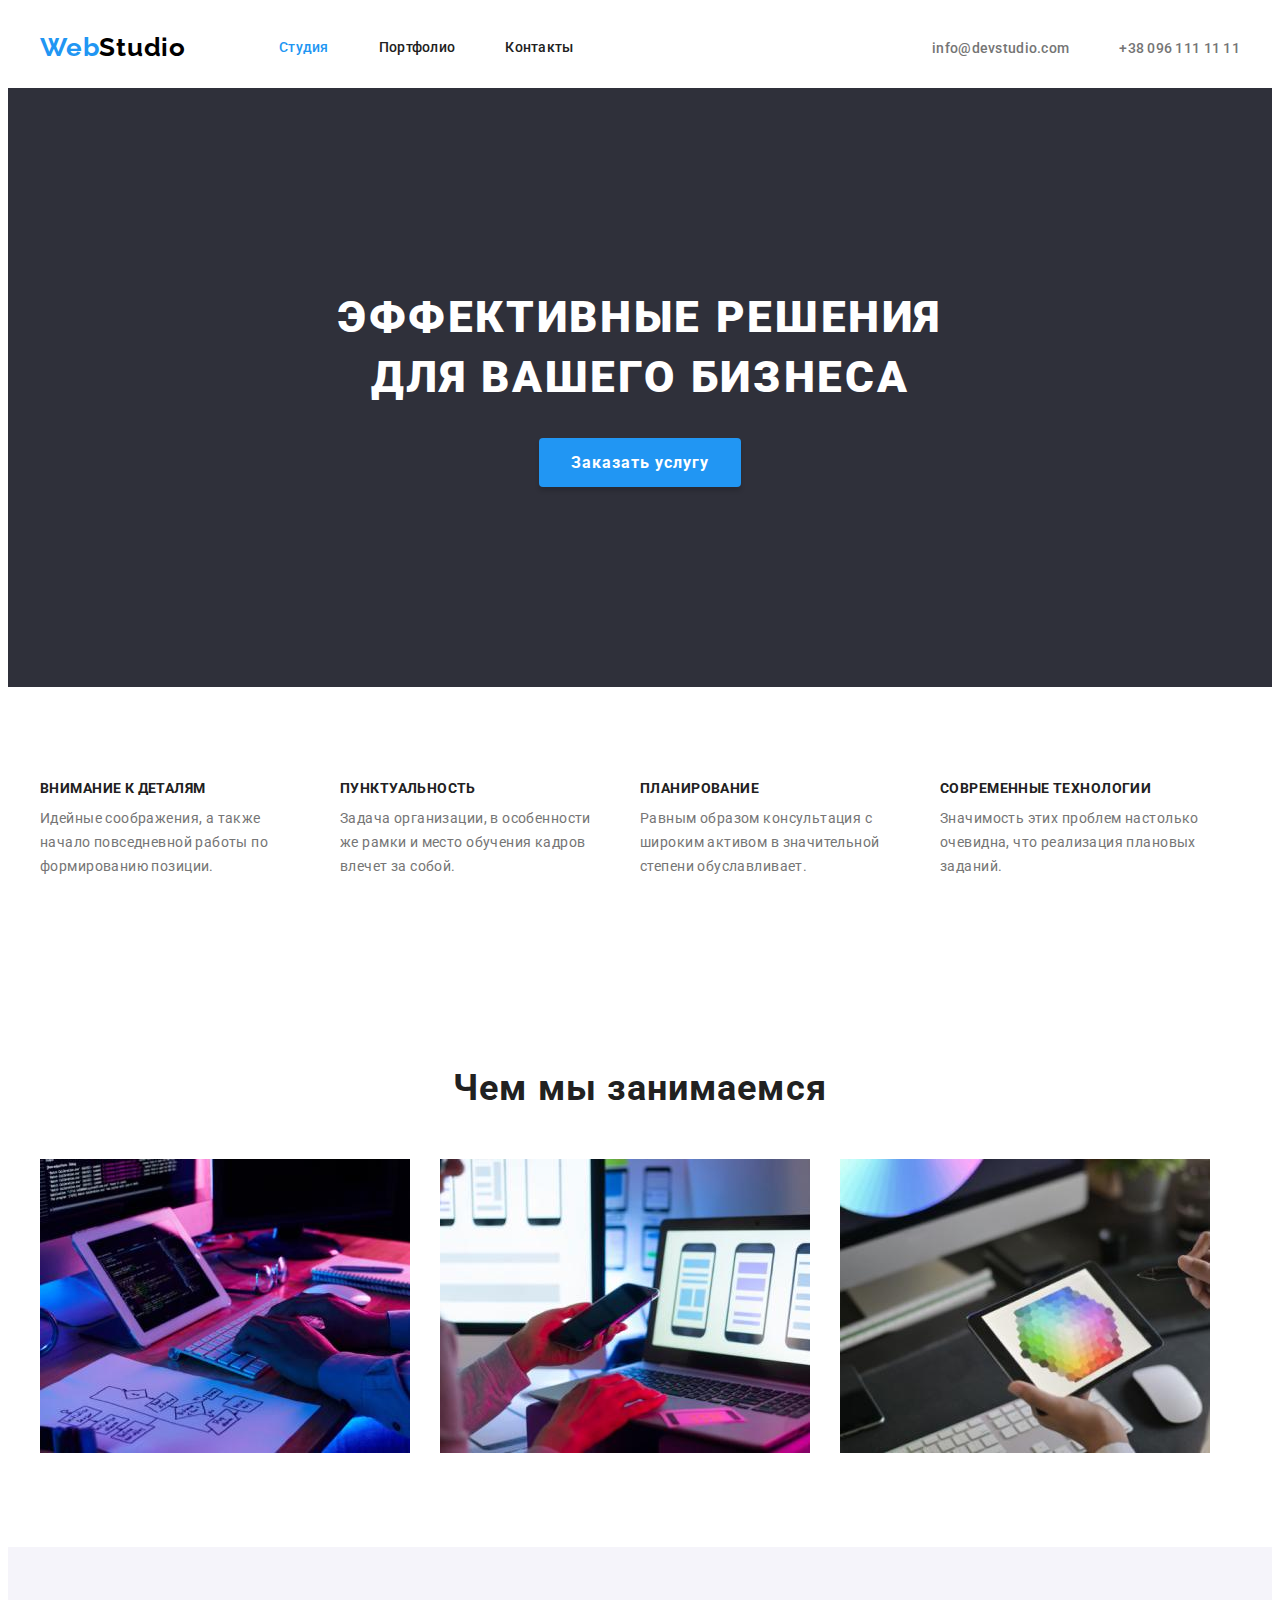
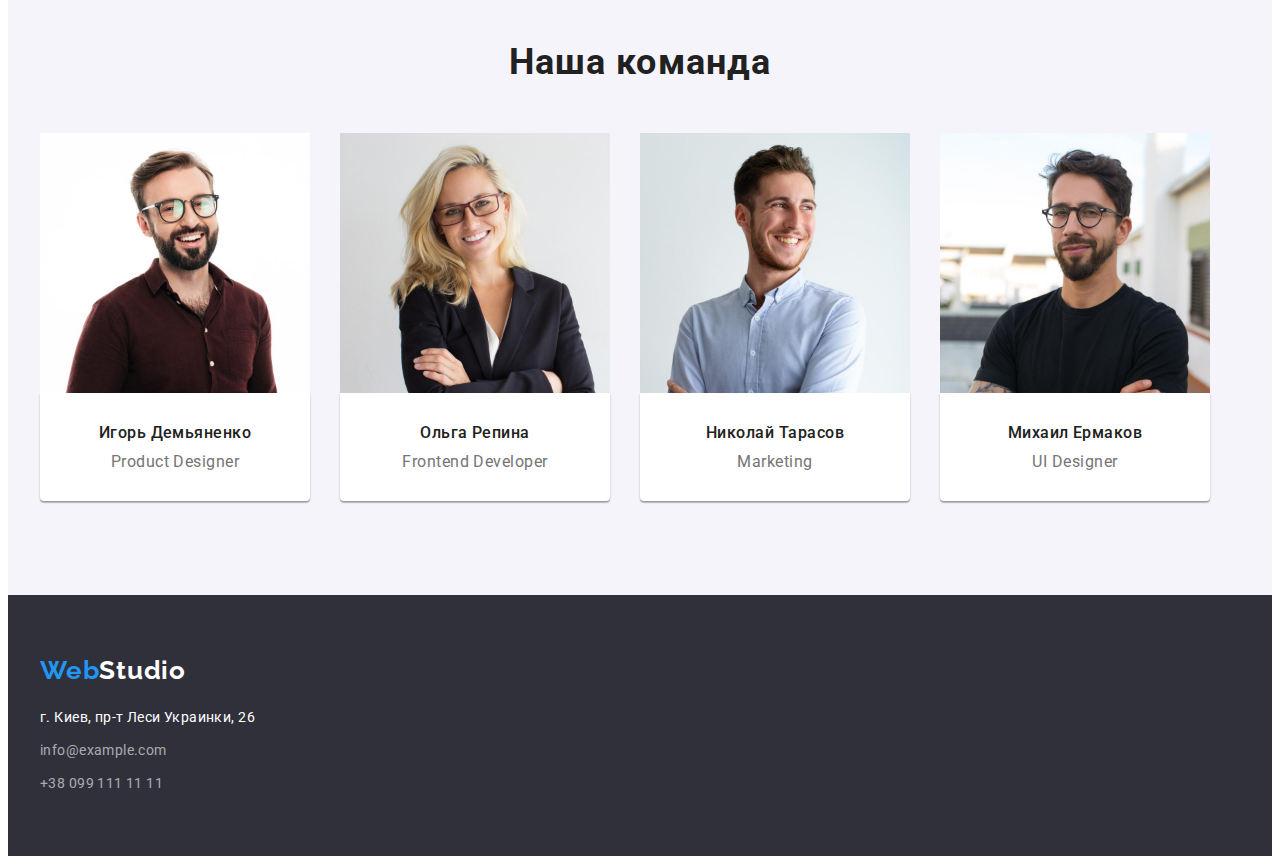
==== index.html @ 149866d8 "Start HW 4" ====
<!DOCTYPE html>
<html lang="ru">
  <head>
    <meta charset="UTF-8" />
    <meta http-equiv="X-UA-Compatible" content="IE=edge" />
    <meta name="viewport" content="width=device-width, initial-scale=1.0" />
    <title lang="en">WebStudio</title>
    <link rel="preconnect" href="https://fonts.googleapis.com" />
    <link rel="preconnect" href="https://fonts.gstatic.com" crossorigin />
    <link href="https://fonts.googleapis.com/css2?family=Raleway:wght@700&family=Roboto:wght@400;500;700;900&display=swap" rel="stylesheet"/>
    <link rel="stylesheet" href="https://cdnjs.cloudflare.com/ajax/libs/modern-normalize/1.1.0/modern-normalize.min.css" integrity="sha512-wpPYUAdjBVSE4KJnH1VR1HeZfpl1ub8YT/NKx4PuQ5NmX2tKuGu6U/JRp5y+Y8XG2tV+wKQpNHVUX03MfMFn9Q==" crossorigin="anonymous" referrerpolicy="no-referrer"/>
    <link rel="stylesheet" href="./css/styles.css" />
  </head>
  <body>
    <header>
      <div class="container header-container">
        <nav class="header-nav">
          <a class="logo header-logo link" href="#" lang="en"><span class="logo-first link">Web</span><span class="logo-second link">Studio</span></a>
          <ul class="list menu-list">
            <li class="menu-item"><a class="menu-link link current" href="#">Студия</a></li>
            <li class="menu-item">
              <a class="menu-link link" href="./portfolio.html">Портфолио</a>
            </li>
            <li class="menu-item"><a class="menu-link link" href="#">Контакты</a></li>
          </ul>
        </nav>
        <ul class="list adress-list">
          <li class="adress-item">
            <a class="adress-link link" href="mailto:info@devstudio.com">info@devstudio.com</a>
          </li>
          <li class="adress-item">
            <a class="adress-link link" href="tel:+380961111111">+38 096 111 11 11</a>
          </li>
        </ul>
      </div>
    </header>
    <main>
      <section class="hero">
        <div class="container">
          <h1 class="hero-main">Эффективные решения<br />для вашего бизнеса</h1>
          <button class="button btn-bold" type="button">Заказать услугу</button>
        </div>
      </section>
      <section class="section">
        <div class="container">
          <h2 class="visually-hidden">Наши принцыпы</h2>
          <ul class="list advantage">
            <li class="advantage-item">
              <h3 class="advantage-title link">Внимание к деталям</h3>
              <p class="advantage-text link">
                Идейные соображения, а также начало повседневной работы по формированию позиции.
              </p>
            </li>
            <li class="advantage-item">
              <h3 class="advantage-title link">Пунктуальность</h3>
              <p class="advantage-text link">
                Задача организации, в особенности же рамки и место обучения кадров влечет за собой.
              </p>
            </li>
            <li class="advantage-item">
              <h3 class="advantage-title link">Планирование</h3>
              <p class="advantage-text link">
                Равным образом консультация с широким активом в значительной степени обуславливает.
              </p>
            </li>
            <li class="advantage-item">
              <h3 class="advantage-title link">Современные технологии</h3>
              <p class="advantage-text link">
                Значимость этих проблем настолько очевидна, что реализация плановых заданий.
              </p>
            </li>
          </ul>
        </div>
      </section>
      <section class="section works-section">
        <div class="container">
          <h2 class="works-title">Чем мы занимаемся</h2>
          <ul class="list works-list">
            <li class="works-item">
              <img src="./images/img1.jpg" alt="Работа на клавиатуре" width="370" height="294"/>
            </li>
            <li class="works-item">
              <img src="./images/img2.jpg" alt="Монитор" width="370" height="294"/>
            </li>
            <li class="works-item">
              <img src="./images/img3.jpg" alt="Планшет" width="370" height="294"/>
            </li>
          </ul>
        </div>
      </section>
      <section class="section team-section">
        <div class="container">
          <h2 class="works-title">Наша команда</h2>
          <ul class="list team-list">
            <li class="team-item">
              <img src="./images/ИгорьДемьяненко.jpg" alt="Игорь Демьяненко" width="270" height="260"/>
              <div class="team-item-container">
                <h3 class="team-name">Игорь Демьяненко</h3>
                <p class="team-position" lang="en">Product Designer</p>
              </div>
            </li>
            <li class="team-item">
              <img src="./images/ОльгаРепина.jpg" alt="Ольга Репина" width="270" height="260"/>
              <div class="team-item-container">
                <h3 class="team-name">Ольга Репина</h3>
                <p class="team-position" lang="en">Frontend Developer</p>
              </div>
            </li>
            <li class="team-item">
              <img src="./images/НиколайТарасов.jpg" alt="Николай Тарасов" width="270" height="260"/>
              <div class="team-item-container">
                <h3 class="team-name">Николай Тарасов</h3>
                <p class="team-position" lang="en">Marketing</p>
              </div>
            </li>
            <li class="team-item">
              <img src="./images/МихаилЕрмаков.jpg" alt="Михаил Ермаков" width="270" height="260" />
              <div class="team-item-container">
                <h3 class="team-name">Михаил Ермаков</h3>
                <p class="team-position" lang="en">UI Designer</p>
              </div>
            </li>
          </ul>
        </div>
      </section>
    </main>
    <footer class="footer-hero">
      <div class="container footer-container">
        <a class="logo footer-logo" href="./index.html" lang="en"><span class="logo-first">Web</span><span class="logo-third">Studio</span></a>
        <address class="address">
          <ul class="footer-adress list">
            <li class="footer-item">
              <a class="footer-address-link link" href="https://goo.gl/maps/7NXjb8yNVrLGPsfN6" target="_blank" rel="noopener noreferrer">г. Киев, пр-т Леси Украинки, 26</a>
            </li>
            <li class="footer-item">
              <a class="footer-address-list link" href="mailto:info@example.com">info@example.com</a>
            </li>
            <li class="footer-item">
              <a class="footer-address-list link" href="tel:+380991111111">+38 099 111 11 11</a>
            </li>
          </ul>
        </address>
      </div>
    </footer>
  </body>
</html>
---- css/styles.css ----
:root {
    --white-color: #ffffff;
    --header-title-color: #212121;
    --primary-text-color: #757575;
    --second-text-color: rgba(255, 255, 255, 0.6);
    --accent-color: #2196f3;
    --focus-hover-color: #188ce8;
    --first-accent-color: #000000;
    --about-us-color: #f5f4fa;
    --background-hero-footer-color: #2f303a;
  }
  
  p,
  h1,
  h2,
  h3,
  h4,
  h5,
  h6 {
    margin: 0;
  }
  
  ul {
    margin: 0;
    padding: 0;
  }
  
  button {
    cursor: pointer;
  }
  
  img {
    max-width: 100%;
    height: auto;
    display: block;
  }
  
  body {
    font-family: 'Roboto', sans-serif;
  }
  
  .container {
    width: 1200px;
    padding-left: 15px;
    padding-right: 15px;
    margin-left: auto;
    margin-right: auto;
  }
  
  .list {
    list-style: none;
  }
  
  a {
    text-decoration: none;
  }
  
  .btn-bold {
    font-family: inherit;
    font-weight: 700;
    font-size: 16px;
    line-height: 1.86;
    background-color: var(--accent-color);
    align-items: center;
    text-align: center;
    letter-spacing: 0.06em;
    color: var(--white-color);
    box-shadow: 0px 4px 4px rgba(0, 0, 0, 0.15);
    border-radius: 4px;
    border: none;
    padding: 10px 32px;
    margin-top: 30px;
  }
  
  .btn-bold:hover,
  .btn-bold:focus {
    color: var(--white-color);
    background-color: var(--focus-hover-color);
  }
  
  .filter-button {
    font-family: inherit;
    font-weight: 500;
    font-size: 16px;
    line-height: 1.63;
    text-align: center;
    letter-spacing: 0.03em;
    color: var(--header-title-color);
    cursor: pointer;
    background-color: var(--about-us-color);
    border-radius: 4px;
    border: none;
    padding: 6px 22px;
  }
  
  .filter-button:hover,
  .filter-button:focus {
    color: var(--white-color);
    background-color: var(--accent-color);
  }
  
  /* ----------------------heder------------------- */
  .header-container {
    display: flex;
    align-items: center;
    border-bottom: 1px;
  }
  
  .header-nav {
    display: flex;
    align-items: center;
  }
  
  .header-logo {
    margin-right: 93px;
    padding-top: 24px;
    padding-bottom: 25px;
  }
  
  .logo {
    font-family: Raleway, sans-serif;
    font-weight: 700;
    font-size: 26px;
    line-height: 1.19;
    letter-spacing: 0.03em;
  }
  
  .logo-first {
    color: var(--accent-color);
  }
  
  .logo-second {
    color: var(--first-accent-color);
  }
  
  .menu-item {
    display: flex;
  }
  
  .menu-item:not(:last-child) {
    margin-right: 50px;
  }
  
  .menu-link.current {
    color: var(--accent-color);
  }
  
  .menu-list {
    display: flex;
  }
  
  .menu-link {
    font-weight: 500;
    font-size: 14px;
    line-height: 1.14;
    letter-spacing: 0.02em;
    color: var(--header-title-color);
  }
  
  .adress-link {
    font-weight: 500;
    font-size: 14px;
    line-height: 1.14;
    letter-spacing: 0.02em;
    color: var(--primary-text-color);
  }
  
  .adress-item:not(:first-child) {
    margin-left: 50px;
  }
  
  .adress-link:focus,
  .adress-link:hover {
    color: var(--accent-color);
  }
  
  .adress-list {
    display: flex;
    margin-left: auto;
  }
  .menu-link:hover,
  .menu-link:focus {
    color: var(--accent-color);
  }
  
  /*---------------------hero-----------------------*/
  .hero {
    background-color: var(--background-hero-footer-color);
    padding-top: 200px;
    padding-bottom: 200px;
    text-align: center;
  }
  
  .hero-main {
    font-weight: 900;
    font-size: 44px;
    line-height: 1.36;
    letter-spacing: 0.06em;
    text-transform: uppercase;
    color: var(--white-color);
    text-align: center;
    letter-spacing: 0.06em;
    text-transform: uppercase;
  }
  
  .section {
    padding-top: 94px;
    padding-bottom: 94px;
  }
  
  .visually-hidden {
    position: absolute;
    clip: rect(0 0 0 0);
    width: 1px;
    height: 1px;
    margin: -1px;
  }
  
  .advantage {
    display: flex;
  }
  .advantage-item {
    width: 270px;
  }
  
  .advantage-item:not(:last-child) {
    margin-right: 30px;
  }
  
  .advantage-title {
    font-weight: 700;
    font-size: 14px;
    line-height: 1.14;
    letter-spacing: 0.03em;
    text-transform: uppercase;
    color: var(--header-title-color);
    margin-bottom: 10px;
  }
  
  .advantage-text {
    font-size: 14px;
    line-height: 1.71;
    letter-spacing: 0.03em;
    color: var(--primary-text-color);
  }
  
  .works-section {
    padding-top: 0;
  }
  
  .team-section {
    background-color: var(--about-us-color);
  }
  
  .works-title {
    font-weight: 700;
    font-size: 36px;
    line-height: 1.17;
    text-align: center;
    letter-spacing: 0.03em;
    color: var(--header-title-color);
    margin-bottom: 50px;
  }
  
  .works-list {
    display: flex;
  }
  
  .works-item:not(:last-child) {
    margin-right: 30px;
  }
  
  .team-list {
    display: flex;
  }
  
  .team-item-container {
    background-color: var(--white-color);
    box-shadow: 0px 1px 3px rgba(0, 0, 0, 0.12), 0px 1px 1px rgba(0, 0, 0, 0.14),
      0px 2px 1px rgba(0, 0, 0, 0.2);
    border-radius: 0px 0px 4px 4px;
    padding-top: 30px;
    padding-bottom: 30px;
  }
  .team-item:not(:last-child) {
    margin-right: 30px;
  }
  .team-name {
    font-weight: 500;
    font-size: 16px;
    line-height: 1.19;
    text-align: center;
    letter-spacing: 0.03em;
    color: var(--header-title-color);
  }
  
  .team-position {
    font-size: 16px;
    line-height: 1.19;
    text-align: center;
    letter-spacing: 0.03em;
    color: var(--primary-text-color);
    margin-top: 10px;
  }
  
  /*-------------------projects------------------*/
  .section {
    padding-top: 94px;
    padding-bottom: 94px;
  }
  
  .filter-button.current {
    color: var(--white-color);
    background-color: var(--accent-color);
  }
  
  .filter-list {
    margin-bottom: 50px;
    display: flex;
    justify-content: center;
  }
  
  .filter-item:not(:last-child) {
    margin-right: 8px;
  }
  
  .project-list {
    display: flex;
    flex-wrap: wrap;
    margin-left: -30px;
    margin-bottom: -30px;
  }
  
  .projects-item {
    background: var(--white-color);
    border: 1px solid #eeeeee;
    box-sizing: border-box;
    width: 370px;
  }
  
  .projects-item {
    flex-basis: calc(100% / 3 - 30px);
    margin-left: 30px;
    margin-bottom: 30px;
  }
  
  .projects-container {
    padding-top: 20px;
    padding-left: 24px;
    padding-right: 24px;
    padding-bottom: 20px;
  }
  
  .projects-title {
    font-weight: 700;
    font-size: 18px;
    line-height: 2;
    letter-spacing: 0.06em;
    color: var(--header-title-color);
  }
  
  .project-text {
    font-size: 16px;
    line-height: 1.88;
    letter-spacing: 0.03em;
    color: var(--primary-text-color);
    margin-top: 4px;
  }
  /*------------------footer------------------*/
  
  .footer-hero {
    padding-top: 60px;
    padding-bottom: 60px;
    background-color: var(--background-hero-footer-color);
  }
  
  .footer-logo {
    display: block;
    margin-bottom: 20px;
  }
  
  .footer-address-link {
    font-style: normal;
    font-size: 14px;
    line-height: 1.71;
    letter-spacing: 0.03em;
    color: var(--white-color);
  }
  
  .footer-item:not(:last-child) {
    margin-bottom: 9px;
  }
  
  .footer-address-list {
    font-style: normal;
    font-size: 14px;
    line-height: 1.71;
    letter-spacing: 0.03em;
    color: var(--second-text-color);
  }
  
  .logo-third {
    font-family: Raleway;
    font-style: normal;
    font-weight: 700;
    font-size: 26px;
    line-height: 1.19;
    letter-spacing: 0.03em;
    color: var(--white-color);
  }
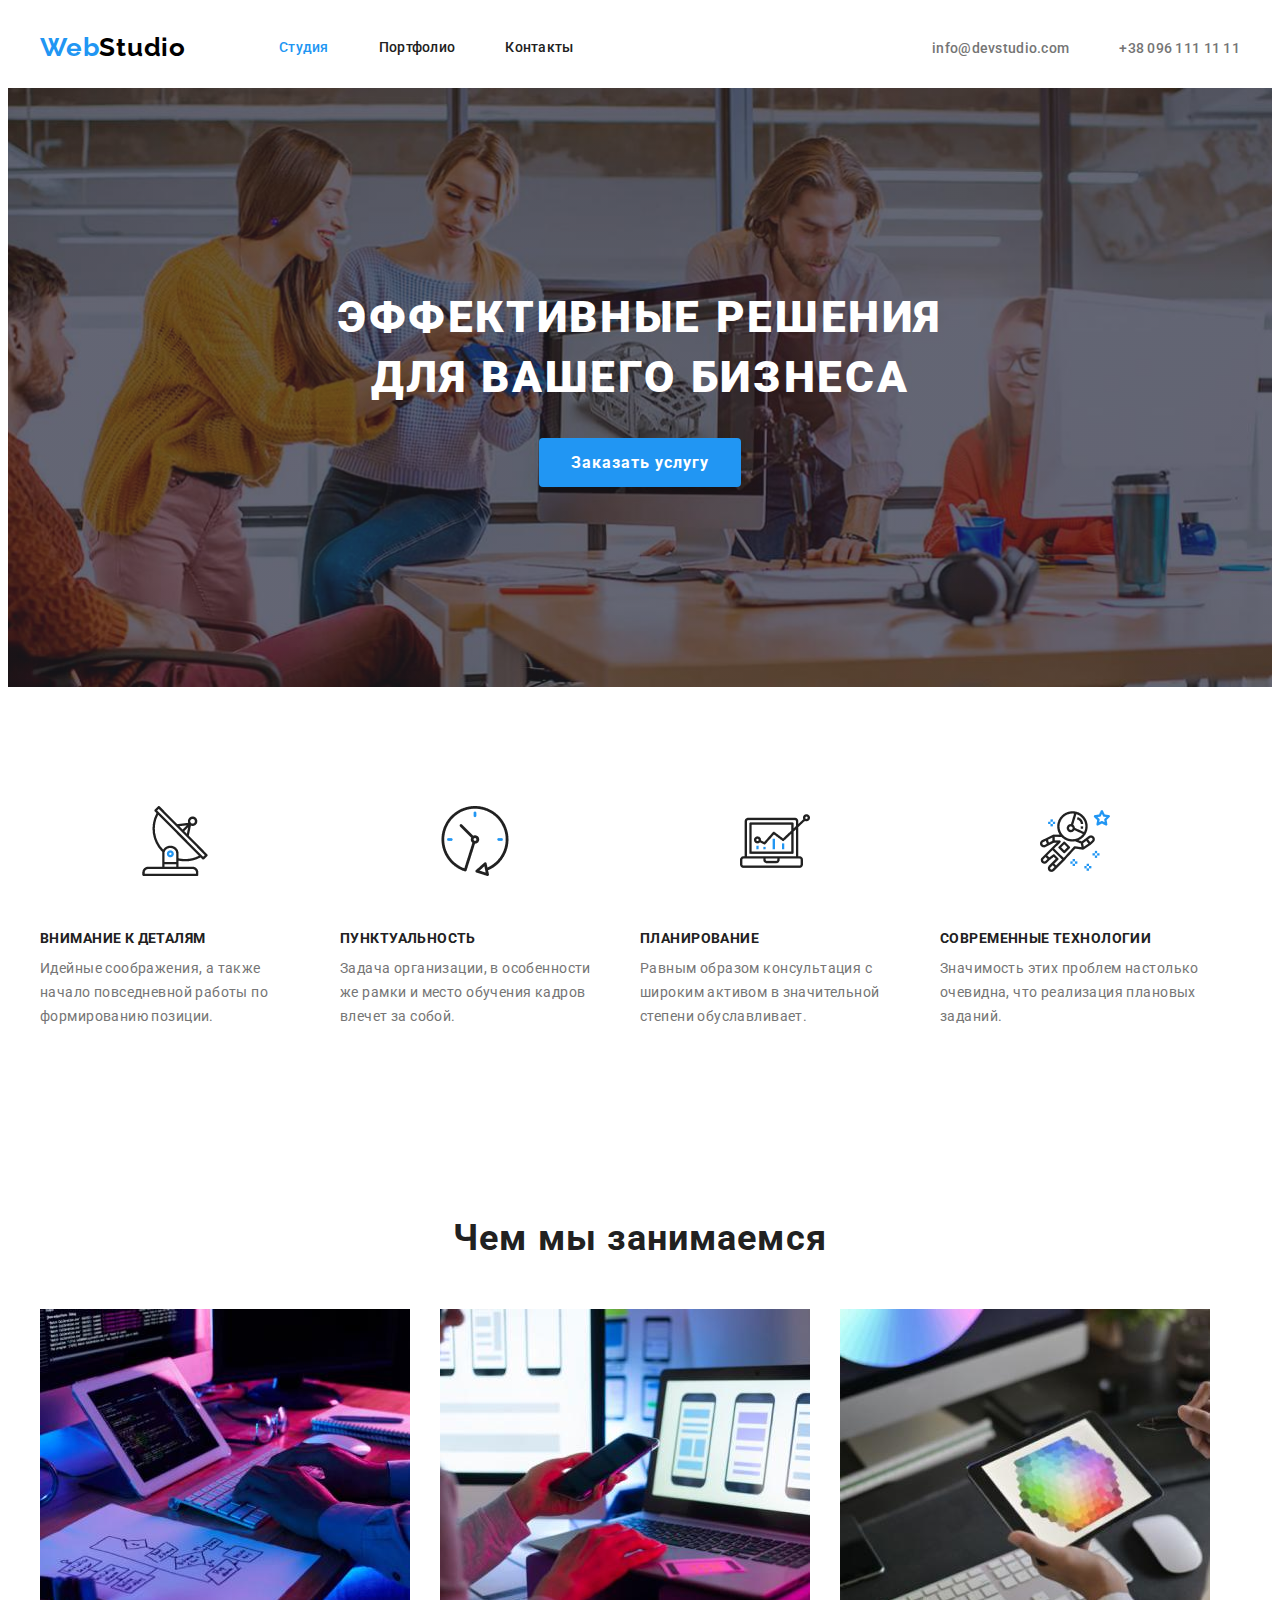
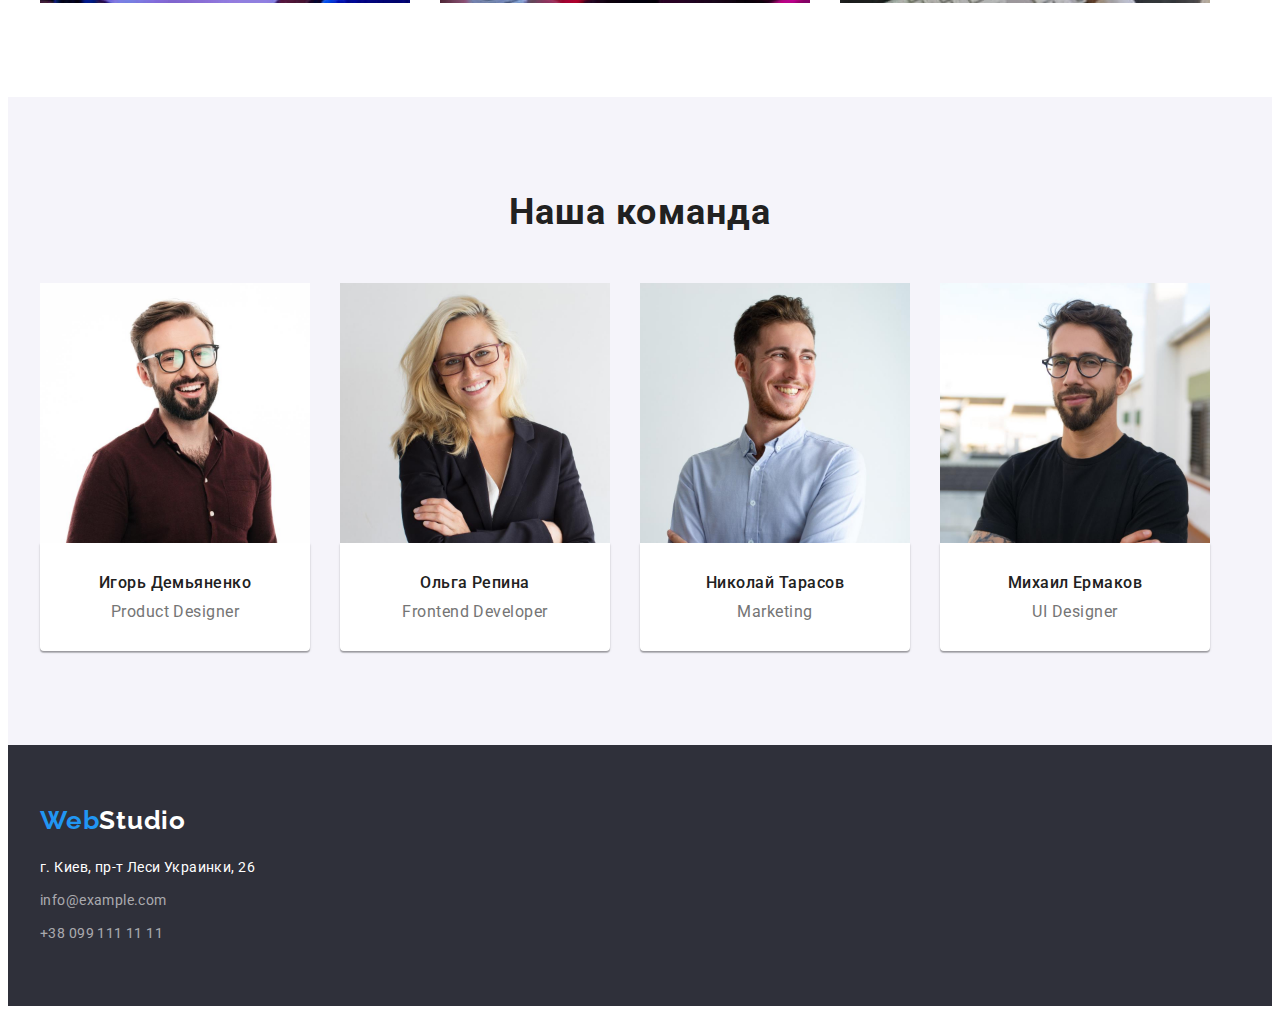
==== commit 5fff6015: "Section 2 add feature" ====
--- a/index.html
+++ b/index.html
@@ -45,25 +45,25 @@
         <div class="container">
           <h2 class="visually-hidden">Наши принцыпы</h2>
           <ul class="list advantage">
-            <li class="advantage-item">
+            <li class="advantage-item advantage-item-antenna">
               <h3 class="advantage-title link">Внимание к деталям</h3>
               <p class="advantage-text link">
                 Идейные соображения, а также начало повседневной работы по формированию позиции.
               </p>
             </li>
-            <li class="advantage-item">
+            <li class="advantage-item advantage-item-clock">
               <h3 class="advantage-title link">Пунктуальность</h3>
               <p class="advantage-text link">
                 Задача организации, в особенности же рамки и место обучения кадров влечет за собой.
               </p>
             </li>
-            <li class="advantage-item">
+            <li class="advantage-item advantage-item-diagram">
               <h3 class="advantage-title link">Планирование</h3>
               <p class="advantage-text link">
                 Равным образом консультация с широким активом в значительной степени обуславливает.
               </p>
             </li>
-            <li class="advantage-item">
+            <li class="advantage-item advantage-item-astronaut">
               <h3 class="advantage-title link">Современные технологии</h3>
               <p class="advantage-text link">
                 Значимость этих проблем настолько очевидна, что реализация плановых заданий.
--- a/css/styles.css
+++ b/css/styles.css
@@ -189,6 +189,16 @@
     padding-top: 200px;
     padding-bottom: 200px;
     text-align: center;
+    background-image: linear-gradient(
+      rgba(47, 48, 58, 0.4), 
+      rgba(47, 48, 58, 0.4)
+      ), 
+      url(../images/overlay.jpg);
+    background-repeat: no-repeat;
+    background-size: cover;
+    background-position: center;
+    max-width: 1600px;
+    margin: 0 auto;
   }
   
   .hero-main {
@@ -221,12 +231,53 @@
   }
   .advantage-item {
     width: 270px;
+    padding-top: 25px;
   }
   
   .advantage-item:not(:last-child) {
     margin-right: 30px;
   }
-  
+
+  .advantage-item-antenna::before {
+    display: block;
+    content: "";
+    height: 70px;
+    background-image: url(../images/antenna.png);
+    background-size: contain;
+    background-repeat: no-repeat;
+    background-position: center;
+  }
+
+  .advantage-item-clock::before {
+    display: block;
+    content: "";
+    height: 70px;
+    background-image: url(../images/clock.png);
+    background-size: contain;
+    background-repeat: no-repeat;
+    background-position: center;
+  }
+  
+  .advantage-item-diagram::before {
+    display: block;
+    content: "";
+    height: 70px;
+    background-image: url(../images/diagram.png);
+    background-size: contain;
+    background-repeat: no-repeat;
+    background-position: center;
+  }
+
+  .advantage-item-astronaut::before {
+    display: block;
+    content: "";
+    height: 70px;
+    background-image: url(../images/astronaut.png);
+    background-size: contain;
+    background-repeat: no-repeat;
+    background-position: center;
+  }
+
   .advantage-title {
     font-weight: 700;
     font-size: 14px;
@@ -234,6 +285,7 @@
     letter-spacing: 0.03em;
     text-transform: uppercase;
     color: var(--header-title-color);
+    margin-top: 55px;
     margin-bottom: 10px;
   }
   
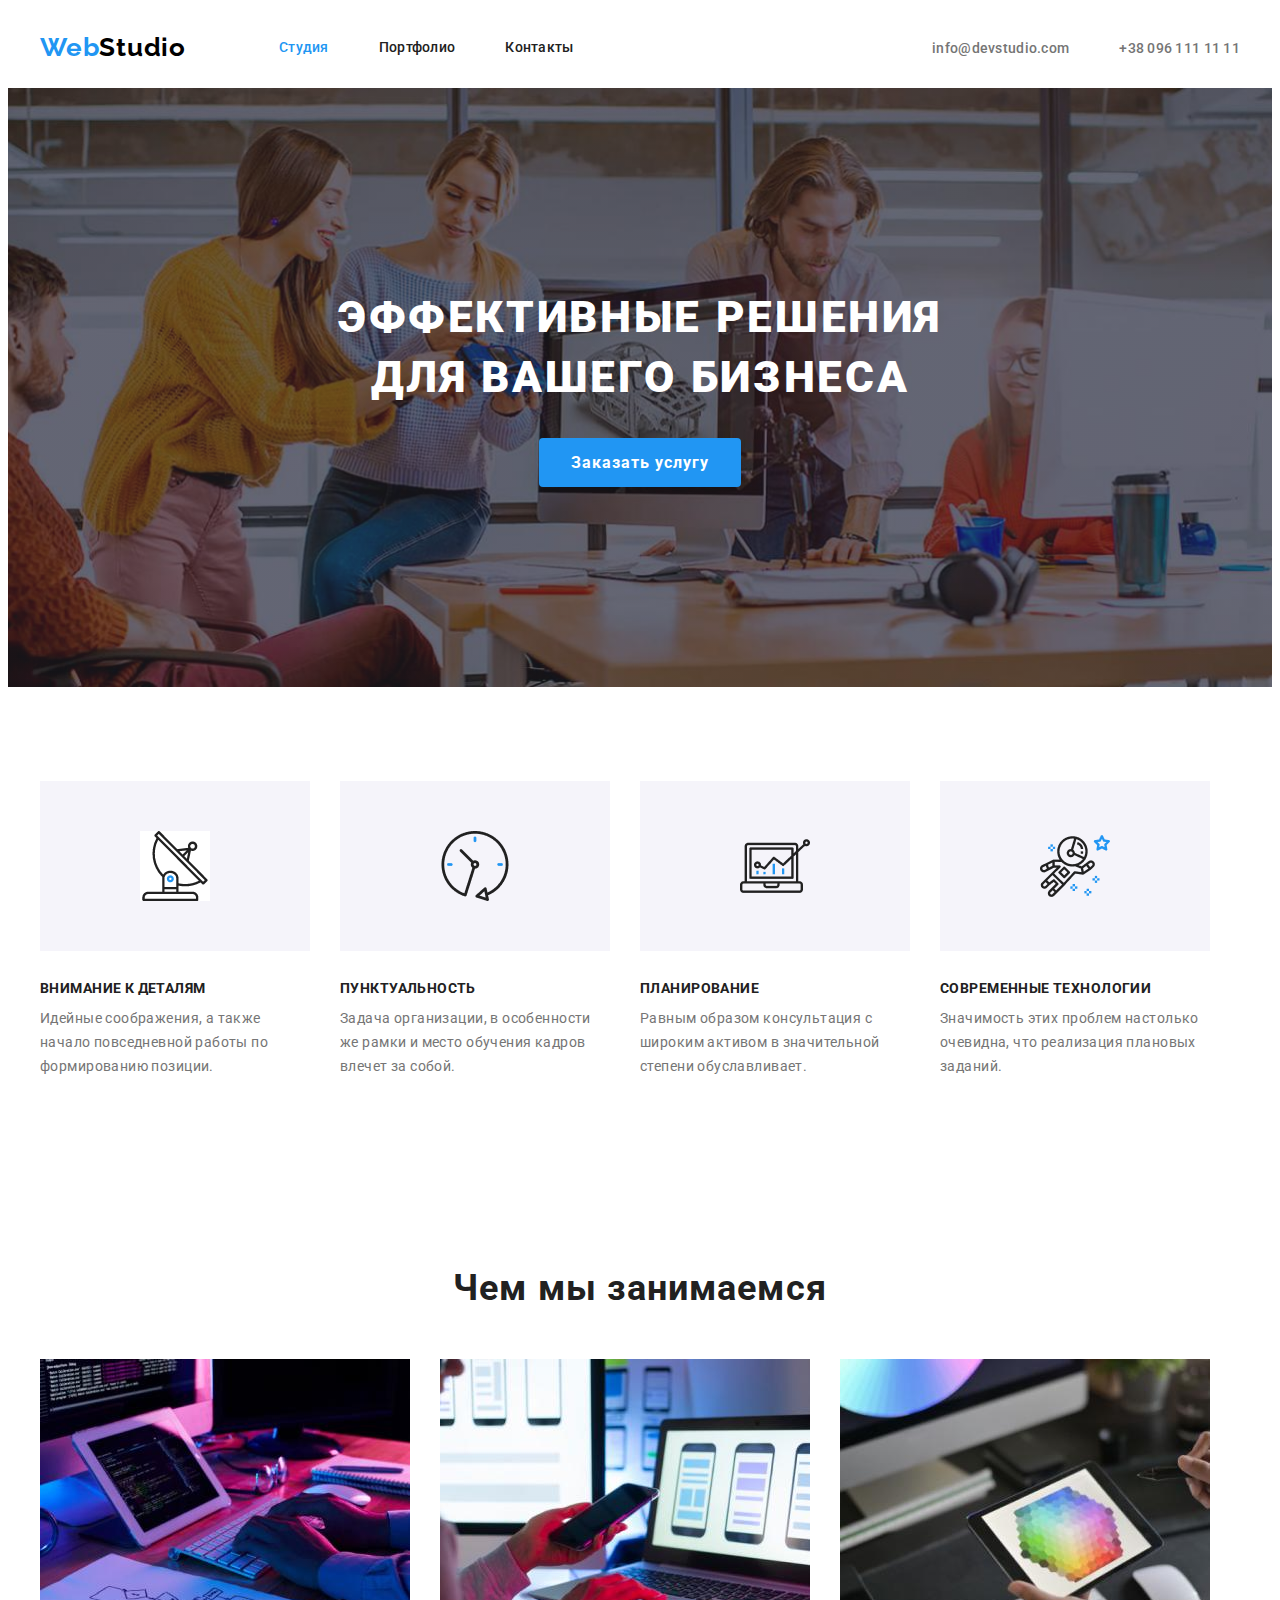
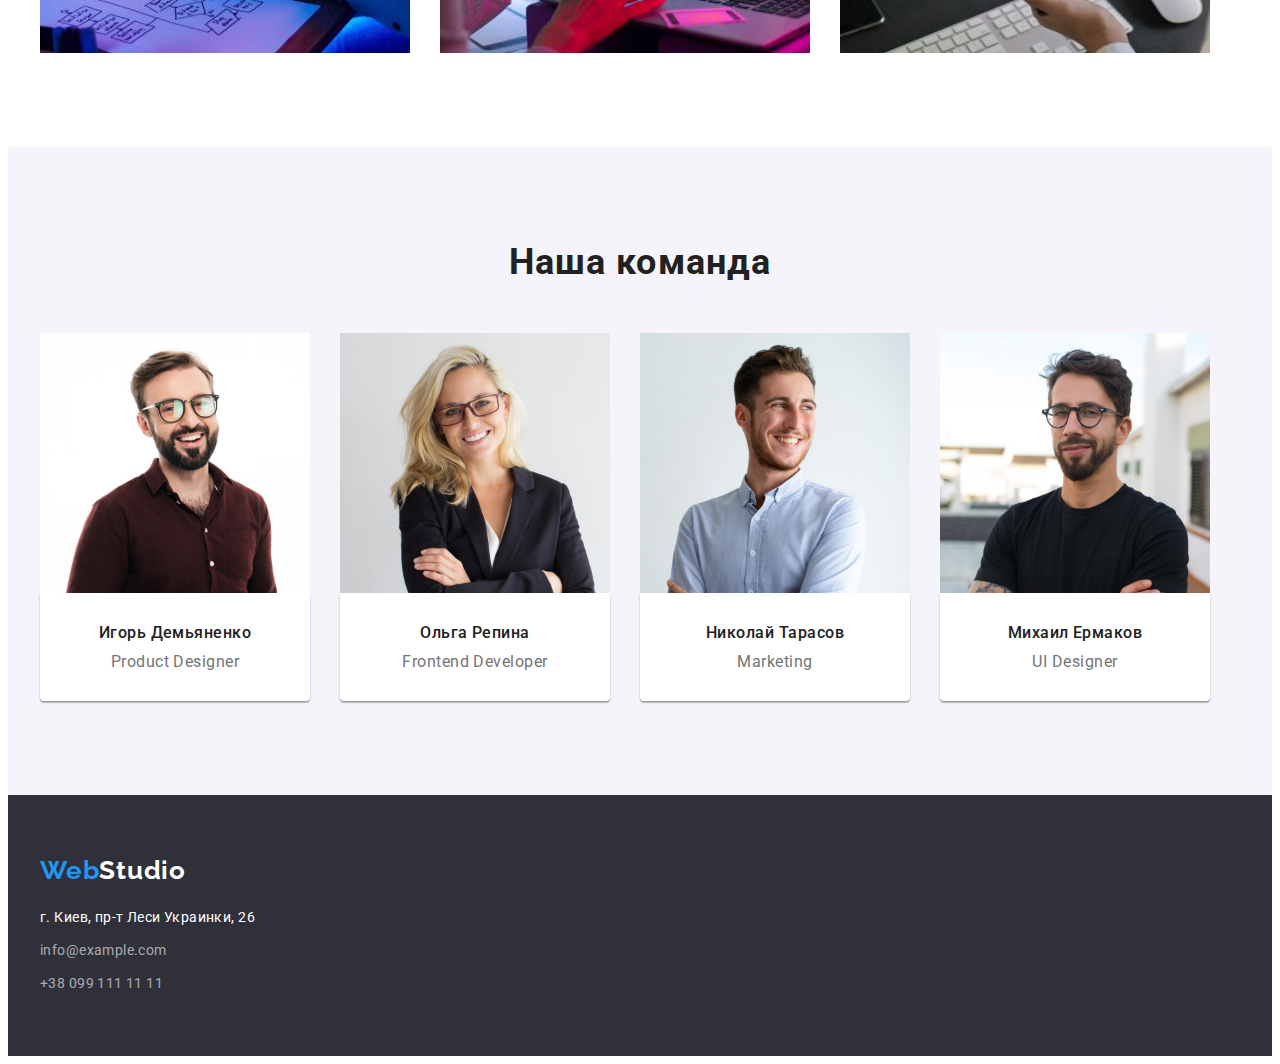
==== commit 25f32fde: "correction section 2 - 2" ====
--- a/index.html
+++ b/index.html
@@ -45,25 +45,25 @@
         <div class="container">
           <h2 class="visually-hidden">Наши принцыпы</h2>
           <ul class="list advantage">
-            <li class="advantage-item advantage-item-antenna">
+            <li class="advantage-item icon-antenna">
               <h3 class="advantage-title link">Внимание к деталям</h3>
               <p class="advantage-text link">
                 Идейные соображения, а также начало повседневной работы по формированию позиции.
               </p>
             </li>
-            <li class="advantage-item advantage-item-clock">
+            <li class="advantage-item icon-clock">
               <h3 class="advantage-title link">Пунктуальность</h3>
               <p class="advantage-text link">
                 Задача организации, в особенности же рамки и место обучения кадров влечет за собой.
               </p>
             </li>
-            <li class="advantage-item advantage-item-diagram">
+            <li class="advantage-item icon-diagram">
               <h3 class="advantage-title link">Планирование</h3>
               <p class="advantage-text link">
                 Равным образом консультация с широким активом в значительной степени обуславливает.
               </p>
             </li>
-            <li class="advantage-item advantage-item-astronaut">
+            <li class="advantage-item icon-astronaut">
               <h3 class="advantage-title link">Современные технологии</h3>
               <p class="advantage-text link">
                 Значимость этих проблем настолько очевидна, что реализация плановых заданий.
--- a/css/styles.css
+++ b/css/styles.css
@@ -231,51 +231,38 @@
   }
   .advantage-item {
     width: 270px;
-    padding-top: 25px;
   }
   
   .advantage-item:not(:last-child) {
     margin-right: 30px;
   }
 
-  .advantage-item-antenna::before {
+  .advantage-item::before {
     display: block;
     content: "";
-    height: 70px;
-    background-image: url(../images/antenna.png);
-    background-size: contain;
+    height: 120px;
+    background-size: 75px 75 px;
     background-repeat: no-repeat;
     background-position: center;
+    padding-top: 25px;
+    padding-bottom: 25px;
+    background-color: #F5F4FA;
   }
 
-  .advantage-item-clock::before {
-    display: block;
-    content: "";
-    height: 70px;
+  .icon-antenna::before {
+    background-image: url(../images/antenna.png);
+  }
+
+  .icon-clock::before {
     background-image: url(../images/clock.png);
-    background-size: contain;
-    background-repeat: no-repeat;
-    background-position: center;
-  }
-  
-  .advantage-item-diagram::before {
-    display: block;
-    content: "";
-    height: 70px;
+  }
+  
+  .icon-diagram::before {
     background-image: url(../images/diagram.png);
-    background-size: contain;
-    background-repeat: no-repeat;
-    background-position: center;
   }
 
-  .advantage-item-astronaut::before {
-    display: block;
-    content: "";
-    height: 70px;
+  .icon-astronaut::before {
     background-image: url(../images/astronaut.png);
-    background-size: contain;
-    background-repeat: no-repeat;
-    background-position: center;
   }
 
   .advantage-title {
@@ -285,7 +272,7 @@
     letter-spacing: 0.03em;
     text-transform: uppercase;
     color: var(--header-title-color);
-    margin-top: 55px;
+    margin-top: 30px;
     margin-bottom: 10px;
   }
   
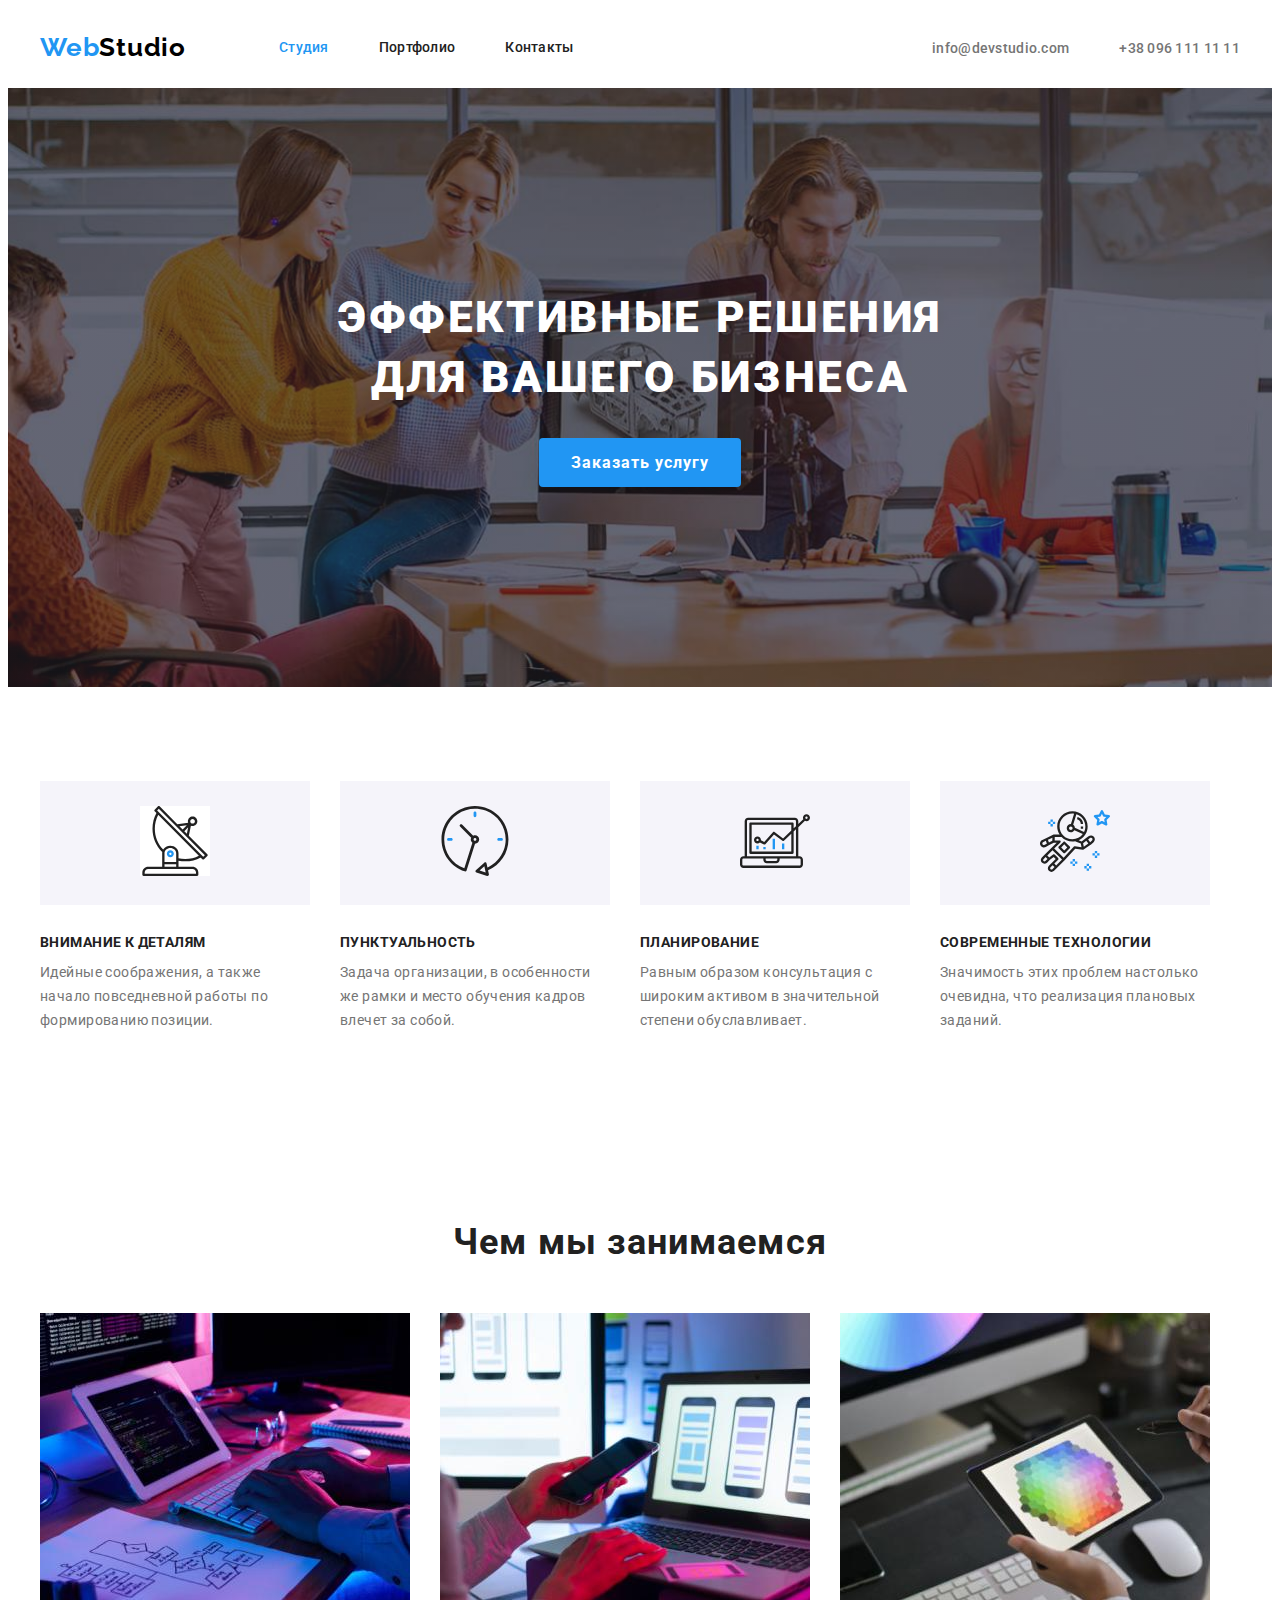
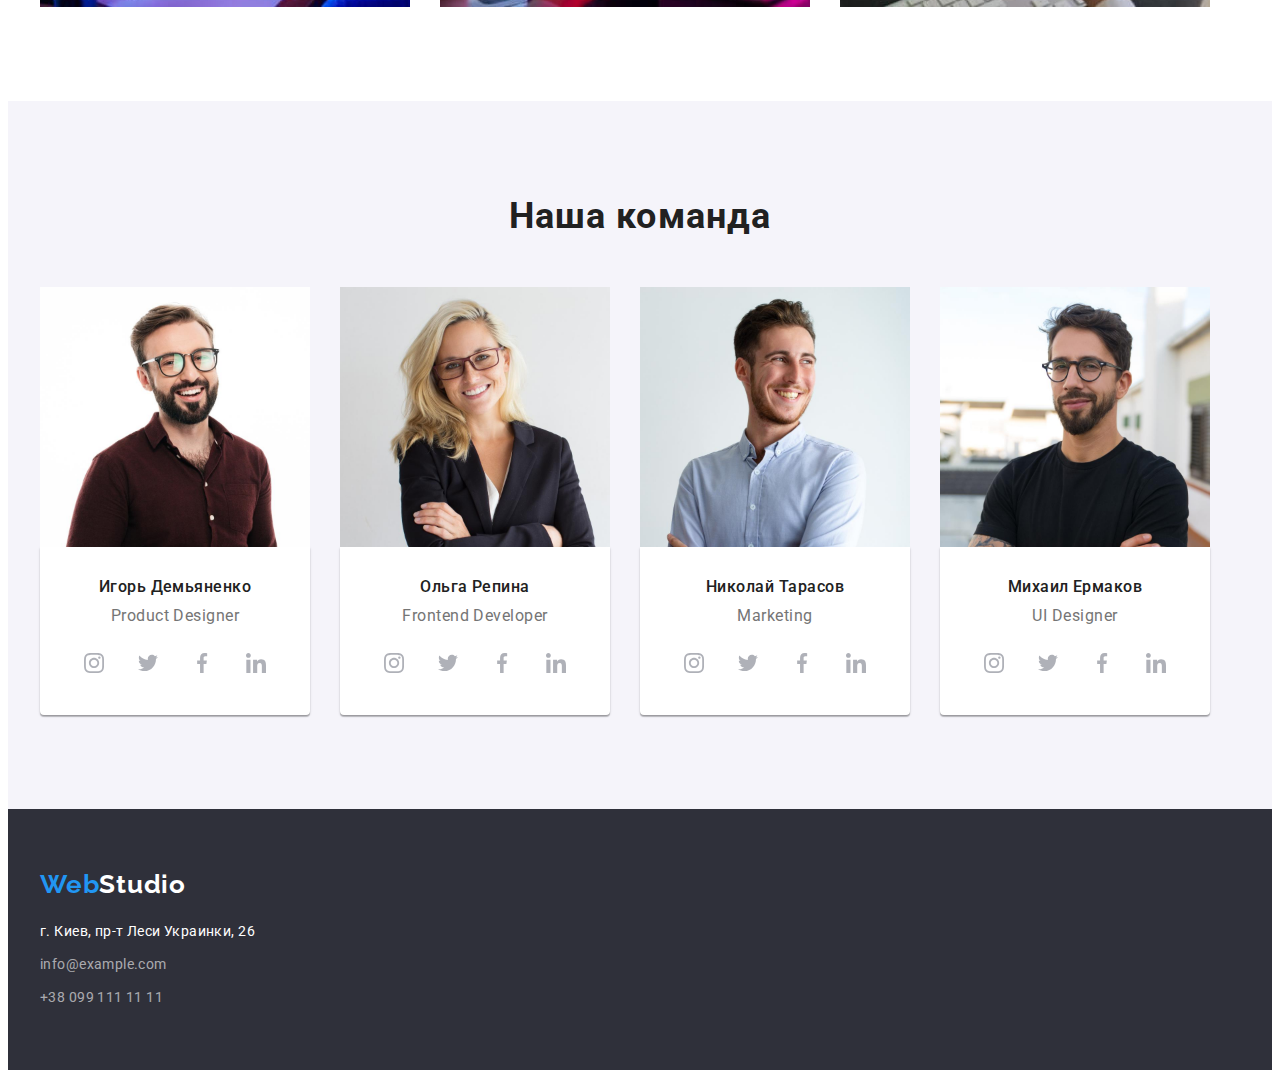
==== commit 8b323139: "Correction 1" ====
--- a/index.html
+++ b/index.html
@@ -45,25 +45,45 @@
         <div class="container">
           <h2 class="visually-hidden">Наши принцыпы</h2>
           <ul class="list advantage">
-            <li class="advantage-item icon-antenna">
+            <li class="advantage-item">
+              <div class="adventage-icon">
+                <svg width="70" height="70">
+                  <use href="./images/icons.svg#icon-antenna"></use>
+                </svg>
+              </div>
               <h3 class="advantage-title link">Внимание к деталям</h3>
               <p class="advantage-text link">
                 Идейные соображения, а также начало повседневной работы по формированию позиции.
               </p>
             </li>
-            <li class="advantage-item icon-clock">
+            <li class="advantage-item">
+              <div class="adventage-icon">
+                <svg width="70" height="70">
+                  <use href="./images/icons.svg#icon-clock"></use>
+                </svg>
+              </div>
               <h3 class="advantage-title link">Пунктуальность</h3>
               <p class="advantage-text link">
                 Задача организации, в особенности же рамки и место обучения кадров влечет за собой.
               </p>
             </li>
-            <li class="advantage-item icon-diagram">
+            <li class="advantage-item">
+              <div class="adventage-icon">
+                <svg width="70" height="70">
+                  <use href="./images/icons.svg#icon-diagram"></use>
+                </svg>
+              </div>
               <h3 class="advantage-title link">Планирование</h3>
               <p class="advantage-text link">
                 Равным образом консультация с широким активом в значительной степени обуславливает.
               </p>
             </li>
-            <li class="advantage-item icon-astronaut">
+            <li class="advantage-item">
+              <div class="adventage-icon">
+                <svg width="70" height="70">
+                  <use href="./images/icons.svg#icon-astronaut"></use>
+                </svg>
+              </div>
               <h3 class="advantage-title link">Современные технологии</h3>
               <p class="advantage-text link">
                 Значимость этих проблем настолько очевидна, что реализация плановых заданий.
@@ -97,13 +117,73 @@
               <div class="team-item-container">
                 <h3 class="team-name">Игорь Демьяненко</h3>
                 <p class="team-position" lang="en">Product Designer</p>
-              </div>
+                <ul class="list social-list">
+                <li class="social-item">
+                  <a href="" class="link social-link">
+                    <svg class="social-icon" width="20" height="20">
+                      <use href="./images/icons.svg#icon-instagram"></use>
+                    </svg>
+                  </a>
+                </li>
+                <li class="social-item">
+                  <a href="" class="link social-link">
+                    <svg class="social-icon" width="20" height="20">
+                      <use href="./images/icons.svg#icon-twitter"></use>
+                    </svg>
+                  </a>
+                </li>
+                <li class="social-item">
+                  <a href="" class="link social-link">
+                    <svg class="social-icon" width="20" height="20">
+                      <use href="./images/icons.svg#icon-facebook"></use>
+                    </svg>
+                  </a>
+                </li>
+                <li class="social-item">
+                  <a href="" class="link social-link">
+                    <svg class="social-icon" width="20" height="20">
+                      <use href="./images/icons.svg#icon-linkedin"></use>
+                    </svg>
+                  </a>
+                </li>
+              </ul>
+            </div>
             </li>
             <li class="team-item">
               <img src="./images/ОльгаРепина.jpg" alt="Ольга Репина" width="270" height="260"/>
               <div class="team-item-container">
                 <h3 class="team-name">Ольга Репина</h3>
                 <p class="team-position" lang="en">Frontend Developer</p>
+                <ul class="list social-list">
+                  <li class="social-item">
+                    <a href="" class="link social-link">
+                      <svg class="social-icon" width="20" height="20">
+                        <use href="./images/icons.svg#icon-instagram"></use>
+                      </svg>
+                    </a>
+                  </li>
+                  <li class="social-item">
+                    <a href="" class="link social-link">
+                      <svg class="social-icon" width="20" height="20">
+                        <use href="./images/icons.svg#icon-twitter"></use>
+                      </svg>
+                    </a>
+                  </li>
+                  <li class="social-item">
+                    <a href="" class="link social-link">
+                      <svg class="social-icon" width="20" height="20">
+                        <use href="./images/icons.svg#icon-facebook"></use>
+                      </svg>
+                    </a>
+                  </li>
+                  <li class="social-item">
+                    <a href="" class="link social-link">
+                      <svg class="social-icon" width="20" height="20">
+                        <use href="./images/icons.svg#icon-linkedin"></use>
+                      </svg>
+                    </a>
+                  </li>
+                </ul>
               </div>
             </li>
             <li class="team-item">
@@ -111,6 +191,36 @@
               <div class="team-item-container">
                 <h3 class="team-name">Николай Тарасов</h3>
                 <p class="team-position" lang="en">Marketing</p>
+                <ul class="list social-list">
+                  <li class="social-item">
+                    <a href="" class="link social-link">
+                      <svg class="social-icon" width="20" height="20">
+                        <use href="./images/icons.svg#icon-instagram"></use>
+                      </svg>
+                    </a>
+                  </li>
+                  <li class="social-item">
+                    <a href="" class="link social-link">
+                      <svg class="social-icon" width="20" height="20">
+                        <use href="./images/icons.svg#icon-twitter"></use>
+                      </svg>
+                    </a>
+                  </li>
+                  <li class="social-item">
+                    <a href="" class="link social-link">
+                      <svg class="social-icon" width="20" height="20">
+                        <use href="./images/icons.svg#icon-facebook"></use>
+                      </svg>
+                    </a>
+                  </li>
+                  <li class="social-item">
+                    <a href="" class="link social-link">
+                      <svg class="social-icon" width="20" height="20">
+                        <use href="./images/icons.svg#icon-linkedin"></use>
+                      </svg>
+                    </a>
+                  </li>
+                </ul>
               </div>
             </li>
             <li class="team-item">
@@ -118,6 +228,36 @@
               <div class="team-item-container">
                 <h3 class="team-name">Михаил Ермаков</h3>
                 <p class="team-position" lang="en">UI Designer</p>
+                <ul class="list social-list">
+                  <li class="social-item">
+                    <a href="" class="link social-link">
+                      <svg class="social-icon" width="20" height="20">
+                        <use href="./images/icons.svg#icon-instagram"></use>
+                      </svg>
+                    </a>
+                  </li>
+                  <li class="social-item">
+                    <a href="" class="link social-link">
+                      <svg class="social-icon" width="20" height="20">
+                        <use href="./images/icons.svg#icon-twitter"></use>
+                      </svg>
+                    </a>
+                  </li>
+                  <li class="social-item">
+                    <a href="" class="link social-link">
+                      <svg class="social-icon" width="20" height="20">
+                        <use href="./images/icons.svg#icon-facebook"></use>
+                      </svg>
+                    </a>
+                  </li>
+                  <li class="social-item">
+                    <a href="" class="link social-link">
+                      <svg class="social-icon" width="20" height="20">
+                        <use href="./images/icons.svg#icon-linkedin"></use>
+                      </svg>
+                    </a>
+                  </li>
+                </ul>
               </div>
             </li>
           </ul>
--- a/css/styles.css
+++ b/css/styles.css
@@ -229,6 +229,7 @@
   .advantage {
     display: flex;
   }
+
   .advantage-item {
     width: 270px;
   }
@@ -237,32 +238,12 @@
     margin-right: 30px;
   }
 
-  .advantage-item::before {
-    display: block;
-    content: "";
-    height: 120px;
-    background-size: 75px 75 px;
-    background-repeat: no-repeat;
-    background-position: center;
+  .adventage-icon {
     padding-top: 25px;
     padding-bottom: 25px;
     background-color: #F5F4FA;
-  }
-
-  .icon-antenna::before {
-    background-image: url(../images/antenna.png);
-  }
-
-  .icon-clock::before {
-    background-image: url(../images/clock.png);
-  }
-  
-  .icon-diagram::before {
-    background-image: url(../images/diagram.png);
-  }
-
-  .icon-astronaut::before {
-    background-image: url(../images/astronaut.png);
+    text-align: center;
+
   }
 
   .advantage-title {
@@ -321,9 +302,11 @@
     padding-top: 30px;
     padding-bottom: 30px;
   }
+
   .team-item:not(:last-child) {
     margin-right: 30px;
   }
+
   .team-name {
     font-weight: 500;
     font-size: 16px;
@@ -340,8 +323,49 @@
     letter-spacing: 0.03em;
     color: var(--primary-text-color);
     margin-top: 10px;
-  }
-  
+    margin-bottom: 16px;
+  }
+  
+  .social-list {
+    display: flex;
+    justify-content: center;
+  }
+
+  .social-item {
+    width: 44px;
+    height: 44px;
+  }
+  
+  .social-item:not(:last-child) {
+    margin-right: 10px;
+  }
+
+  .social-icon {
+    fill: #AFB1B8;
+  }
+
+  .social-link {
+    width: 100%;
+    height: 100%;
+    background-color: var(--white-color);
+    border-radius: 50%;
+    display: block;
+    display: flex;
+    align-items: center;
+    justify-content: center;
+  }
+
+  .social-link:hover,
+  .social-link:focus {
+    background-color: var(--accent-color);
+  }
+
+  .social-link:hover .social-icon, .social-link:focus .social-icon {
+    fill: var(--white-color);
+  }
+
+  
+
   /*-------------------projects------------------*/
   .section {
     padding-top: 94px;
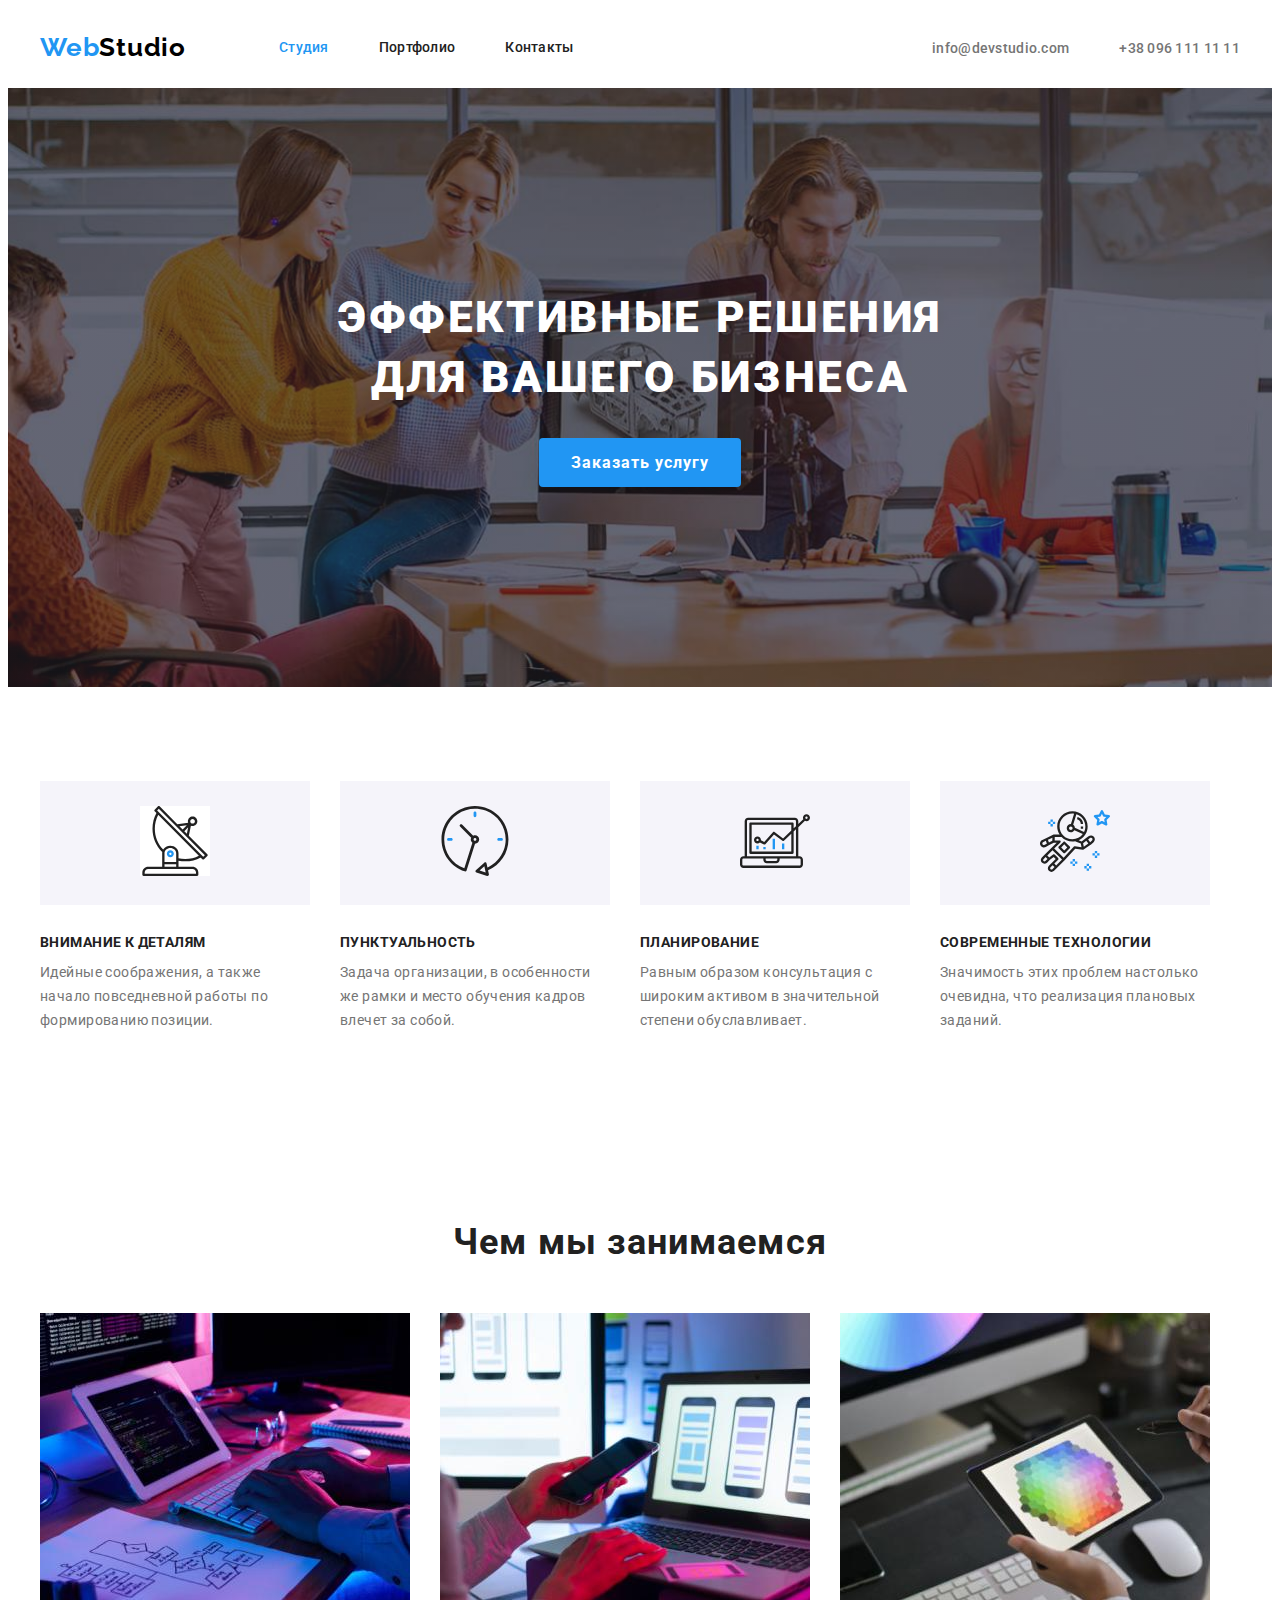
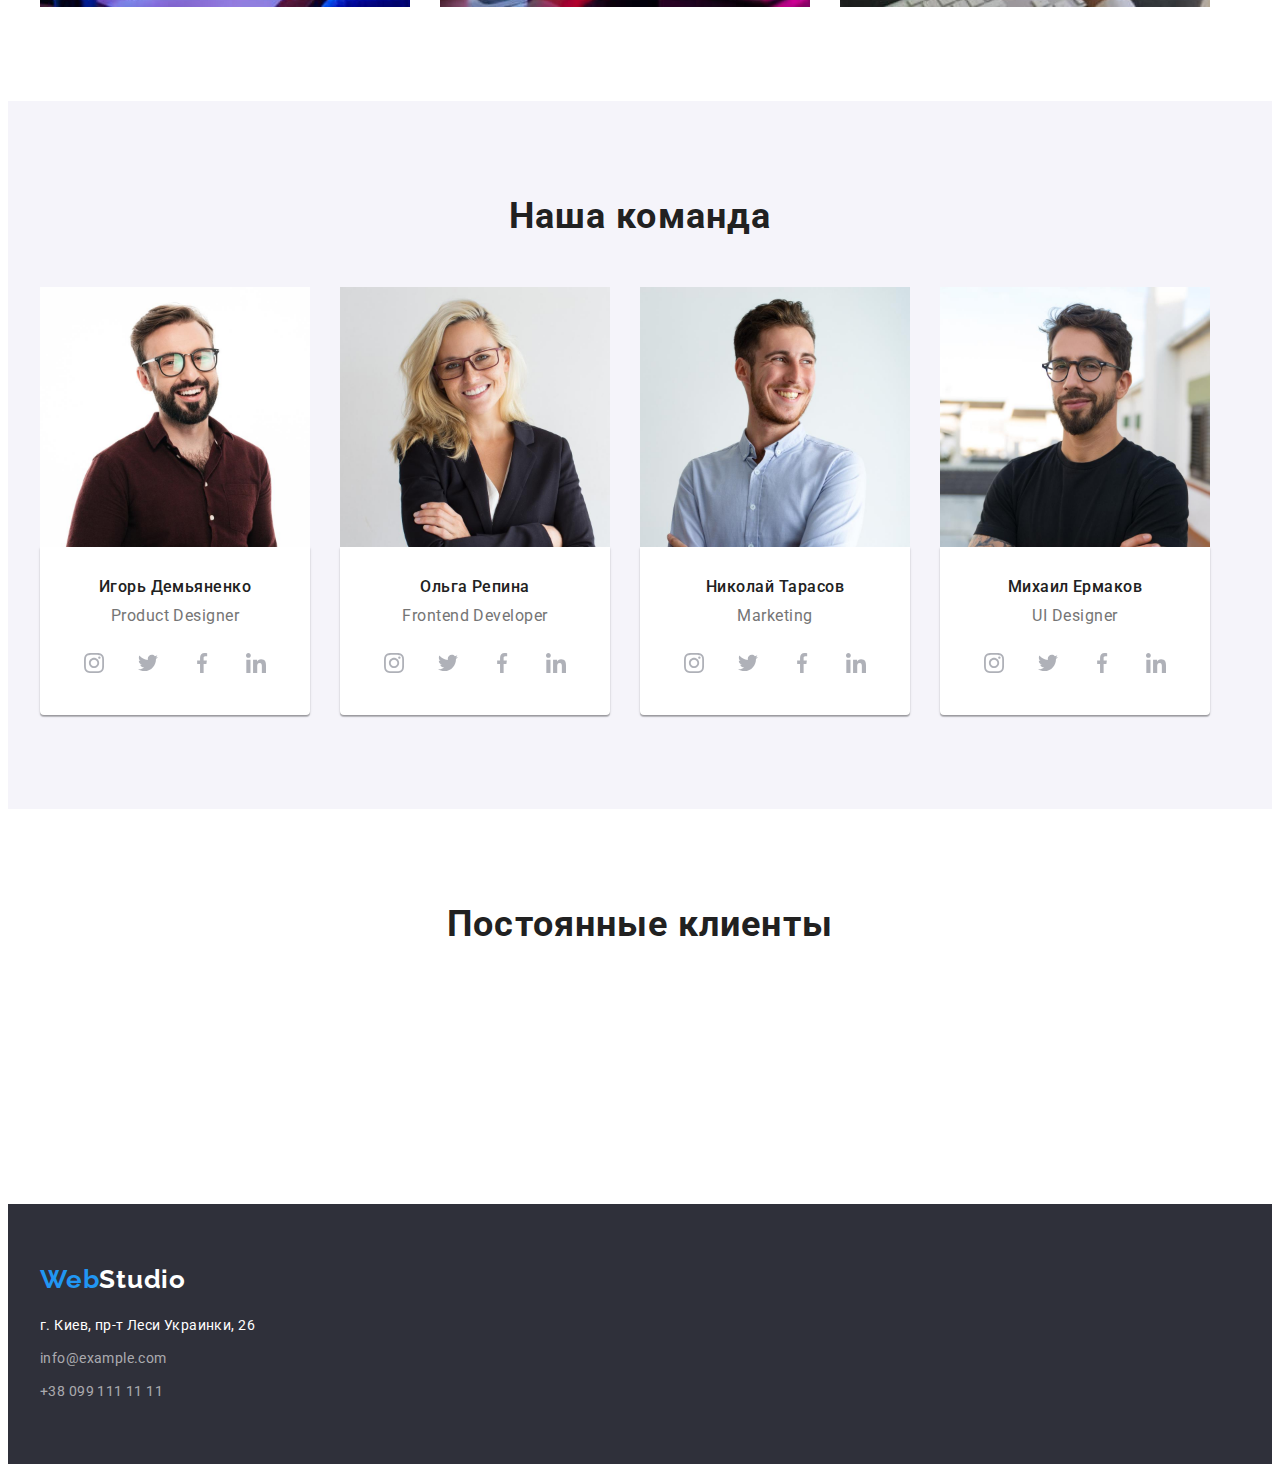
==== commit 4f4aedc2: "Update index.html" ====
--- a/index.html
+++ b/index.html
@@ -263,6 +263,17 @@
           </ul>
         </div>
       </section>
+      <section class="section client-section">
+        <h2 class="works-title">Постоянные клиенты</h2>
+        <ul>
+          <li></li>
+          <li></li>
+          <li></li>
+          <li></li>
+          <li></li>
+          <li></li>
+        </ul>
+      </section>
     </main>
     <footer class="footer-hero">
       <div class="container footer-container">
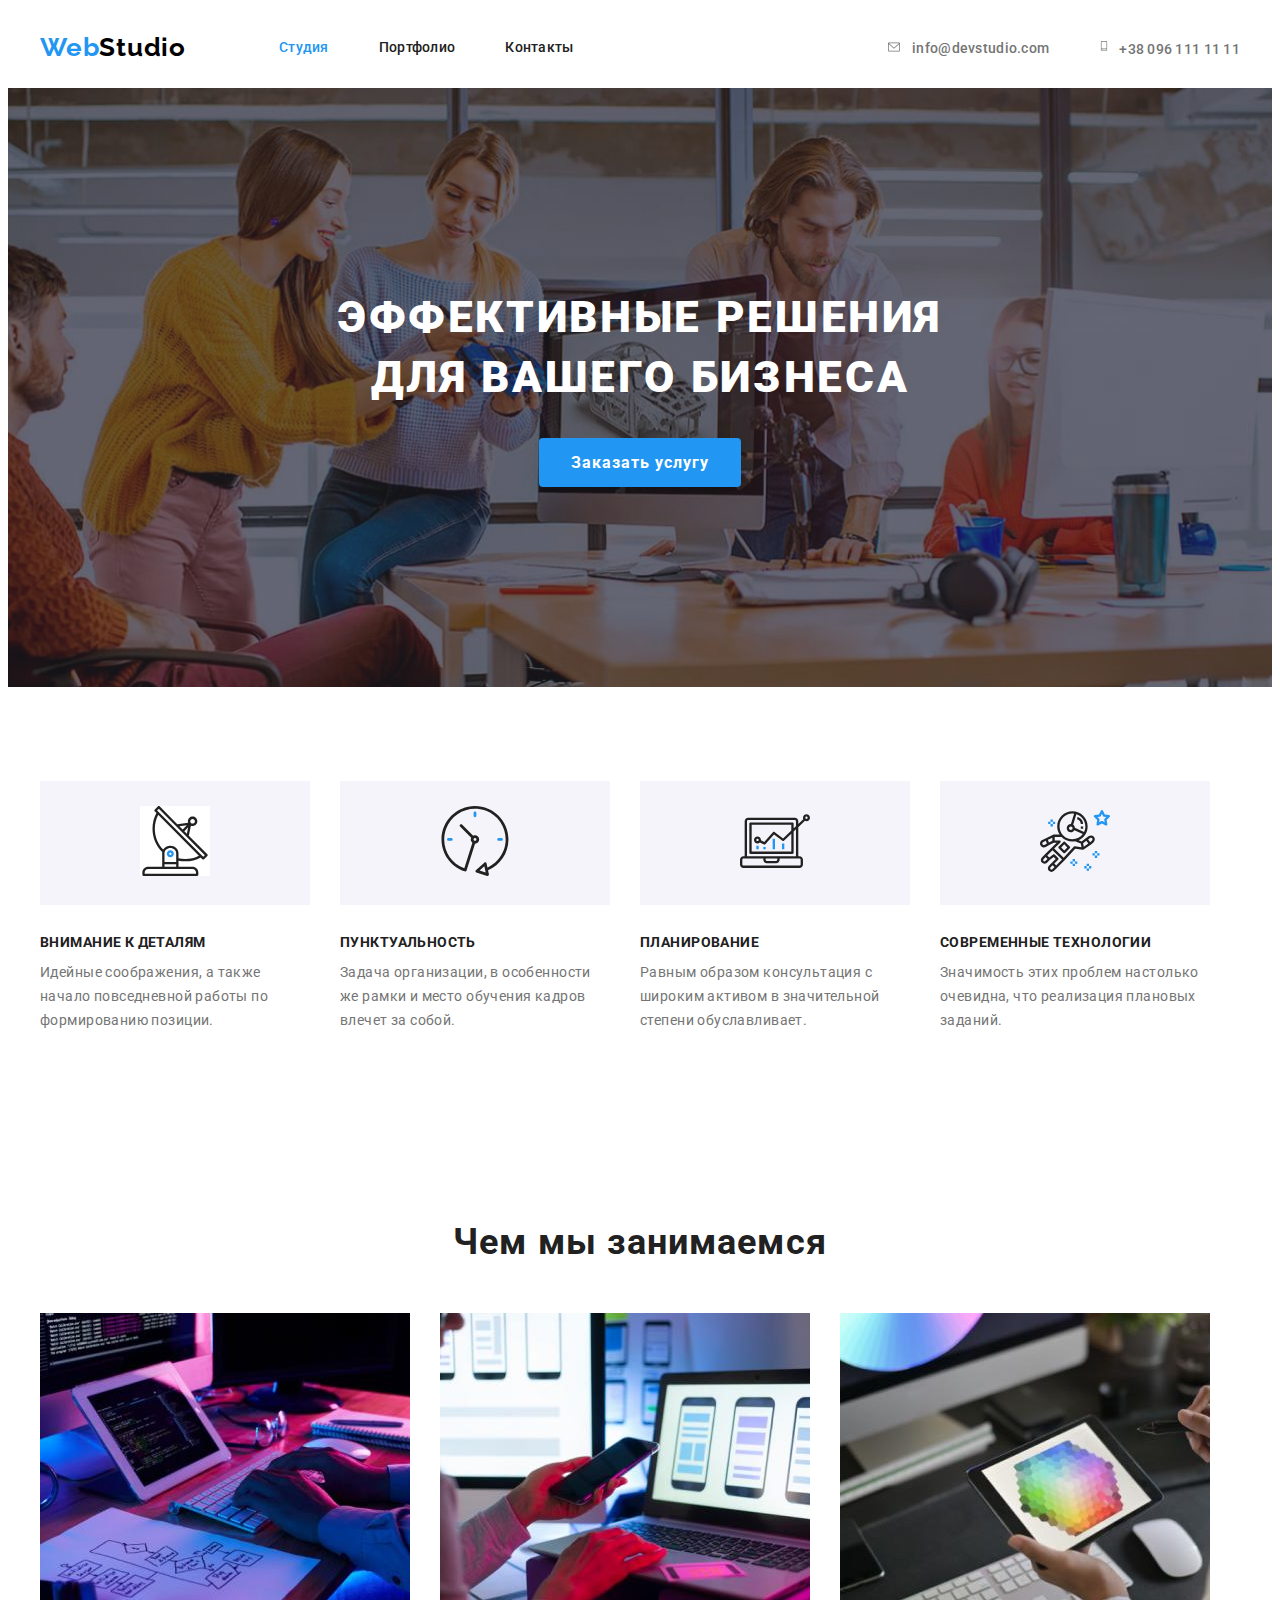
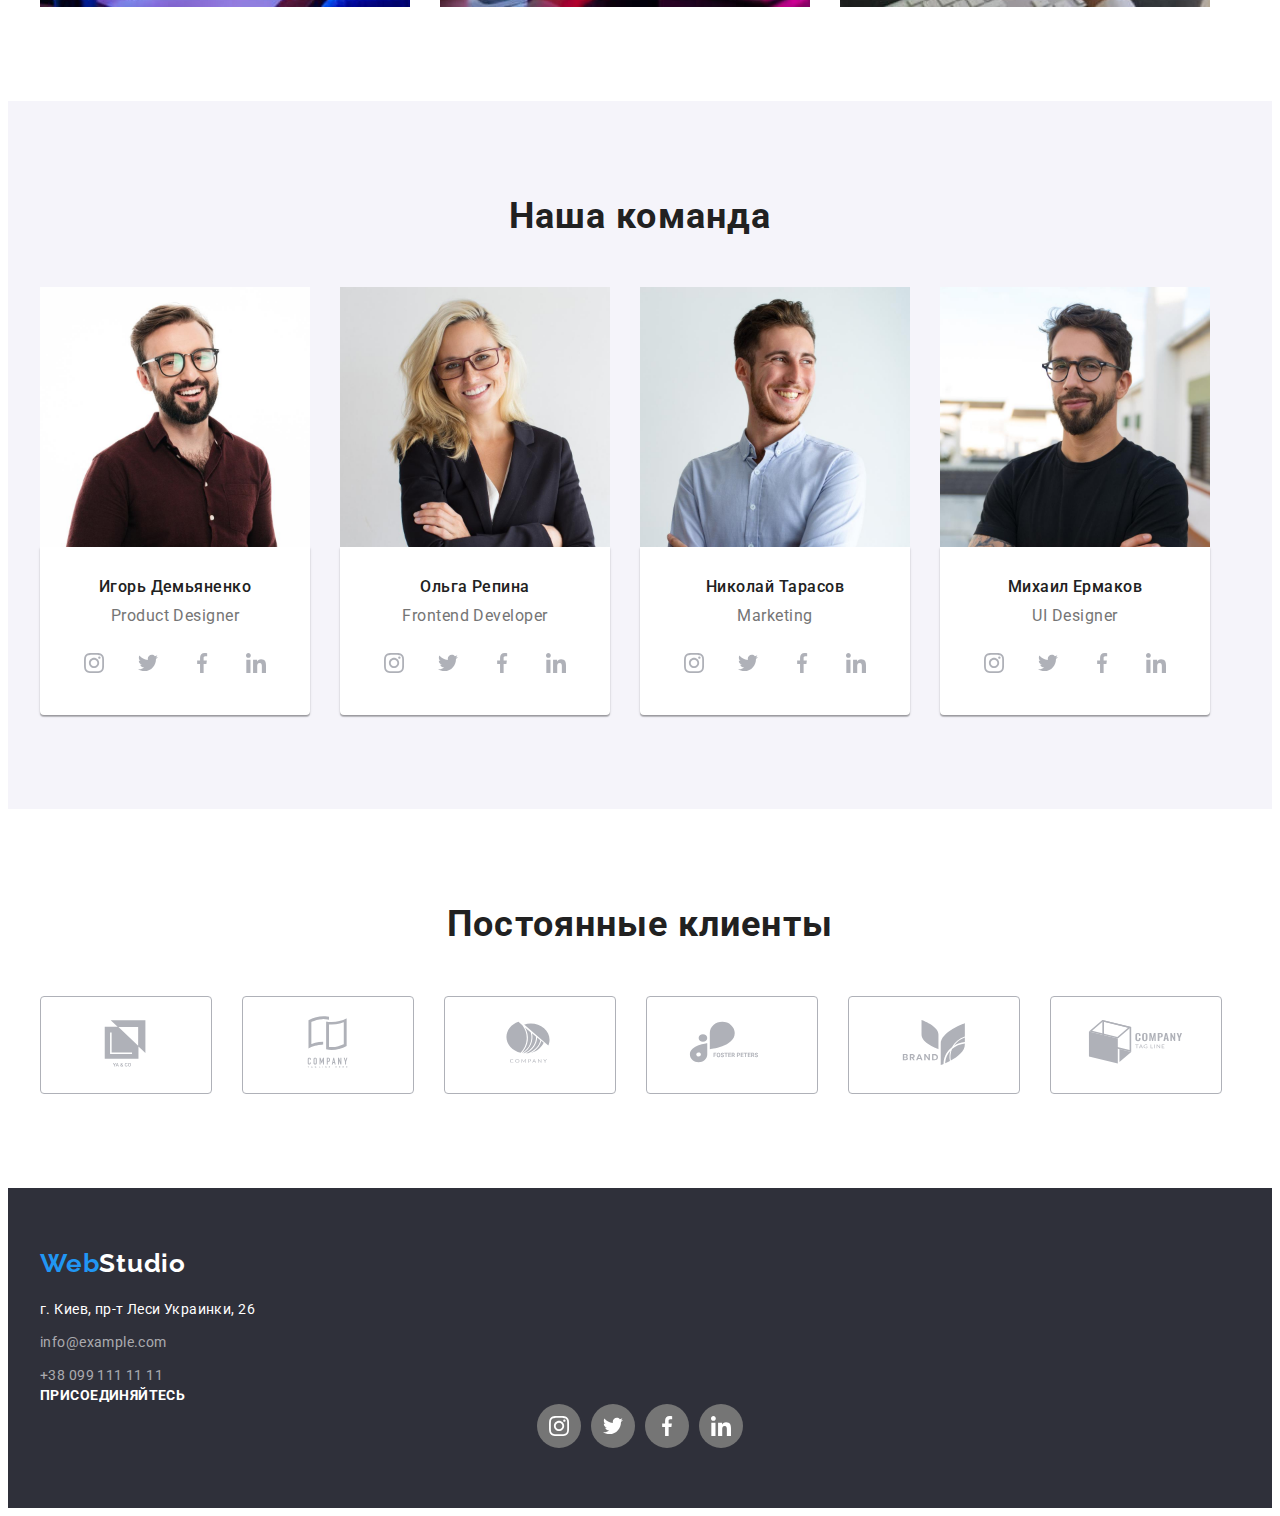
==== commit eadac85f: "Correction2" ====
--- a/index.html
+++ b/index.html
@@ -7,15 +7,26 @@
     <title lang="en">WebStudio</title>
     <link rel="preconnect" href="https://fonts.googleapis.com" />
     <link rel="preconnect" href="https://fonts.gstatic.com" crossorigin />
-    <link href="https://fonts.googleapis.com/css2?family=Raleway:wght@700&family=Roboto:wght@400;500;700;900&display=swap" rel="stylesheet"/>
-    <link rel="stylesheet" href="https://cdnjs.cloudflare.com/ajax/libs/modern-normalize/1.1.0/modern-normalize.min.css" integrity="sha512-wpPYUAdjBVSE4KJnH1VR1HeZfpl1ub8YT/NKx4PuQ5NmX2tKuGu6U/JRp5y+Y8XG2tV+wKQpNHVUX03MfMFn9Q==" crossorigin="anonymous" referrerpolicy="no-referrer"/>
+    <link
+      href="https://fonts.googleapis.com/css2?family=Raleway:wght@700&family=Roboto:wght@400;500;700;900&display=swap"
+      rel="stylesheet"
+    />
+    <link
+      rel="stylesheet"
+      href="https://cdnjs.cloudflare.com/ajax/libs/modern-normalize/1.1.0/modern-normalize.min.css"
+      integrity="sha512-wpPYUAdjBVSE4KJnH1VR1HeZfpl1ub8YT/NKx4PuQ5NmX2tKuGu6U/JRp5y+Y8XG2tV+wKQpNHVUX03MfMFn9Q=="
+      crossorigin="anonymous"
+      referrerpolicy="no-referrer"
+    />
     <link rel="stylesheet" href="./css/styles.css" />
   </head>
   <body>
     <header>
       <div class="container header-container">
         <nav class="header-nav">
-          <a class="logo header-logo link" href="#" lang="en"><span class="logo-first link">Web</span><span class="logo-second link">Studio</span></a>
+          <a class="logo header-logo link" href="#" lang="en"
+            ><span class="logo-first link">Web</span><span class="logo-second link">Studio</span></a
+          >
           <ul class="list menu-list">
             <li class="menu-item"><a class="menu-link link current" href="#">Студия</a></li>
             <li class="menu-item">
@@ -26,10 +37,18 @@
         </nav>
         <ul class="list adress-list">
           <li class="adress-item">
-            <a class="adress-link link" href="mailto:info@devstudio.com">info@devstudio.com</a>
+            <a class="adress-link link" href="mailto:info@devstudio.com">
+              <svg class="adress-icon" width="16px" height="12px">
+                <use href="./images/icons.svg#icon-envelope"></use></svg
+              >info@devstudio.com</a
+            >
           </li>
           <li class="adress-item">
-            <a class="adress-link link" href="tel:+380961111111">+38 096 111 11 11</a>
+            <a class="adress-link link" href="tel:+380961111111">
+              <svg class="adress-icon" width="10px" height="16px">
+                <use href="./images/icons.svg#icon-smartphone"></use></svg
+              >+38 096 111 11 11</a
+            >
           </li>
         </ul>
       </div>
@@ -97,13 +116,13 @@
           <h2 class="works-title">Чем мы занимаемся</h2>
           <ul class="list works-list">
             <li class="works-item">
-              <img src="./images/img1.jpg" alt="Работа на клавиатуре" width="370" height="294"/>
+              <img src="./images/img1.jpg" alt="Работа на клавиатуре" width="370" height="294" />
             </li>
             <li class="works-item">
-              <img src="./images/img2.jpg" alt="Монитор" width="370" height="294"/>
+              <img src="./images/img2.jpg" alt="Монитор" width="370" height="294" />
             </li>
             <li class="works-item">
-              <img src="./images/img3.jpg" alt="Планшет" width="370" height="294"/>
+              <img src="./images/img3.jpg" alt="Планшет" width="370" height="294" />
             </li>
           </ul>
         </div>
@@ -113,44 +132,49 @@
           <h2 class="works-title">Наша команда</h2>
           <ul class="list team-list">
             <li class="team-item">
-              <img src="./images/ИгорьДемьяненко.jpg" alt="Игорь Демьяненко" width="270" height="260"/>
+              <img
+                src="./images/ИгорьДемьяненко.jpg"
+                alt="Игорь Демьяненко"
+                width="270"
+                height="260"
+              />
               <div class="team-item-container">
                 <h3 class="team-name">Игорь Демьяненко</h3>
                 <p class="team-position" lang="en">Product Designer</p>
                 <ul class="list social-list">
-                <li class="social-item">
-                  <a href="" class="link social-link">
-                    <svg class="social-icon" width="20" height="20">
-                      <use href="./images/icons.svg#icon-instagram"></use>
-                    </svg>
-                  </a>
-                </li>
-                <li class="social-item">
-                  <a href="" class="link social-link">
-                    <svg class="social-icon" width="20" height="20">
-                      <use href="./images/icons.svg#icon-twitter"></use>
-                    </svg>
-                  </a>
-                </li>
-                <li class="social-item">
-                  <a href="" class="link social-link">
-                    <svg class="social-icon" width="20" height="20">
-                      <use href="./images/icons.svg#icon-facebook"></use>
-                    </svg>
-                  </a>
-                </li>
-                <li class="social-item">
-                  <a href="" class="link social-link">
-                    <svg class="social-icon" width="20" height="20">
-                      <use href="./images/icons.svg#icon-linkedin"></use>
-                    </svg>
-                  </a>
-                </li>
-              </ul>
-            </div>
+                  <li class="social-item">
+                    <a href="" class="link social-link">
+                      <svg class="social-icon" width="20" height="20">
+                        <use href="./images/icons.svg#icon-instagram"></use>
+                      </svg>
+                    </a>
+                  </li>
+                  <li class="social-item">
+                    <a href="" class="link social-link">
+                      <svg class="social-icon" width="20" height="20">
+                        <use href="./images/icons.svg#icon-twitter"></use>
+                      </svg>
+                    </a>
+                  </li>
+                  <li class="social-item">
+                    <a href="" class="link social-link">
+                      <svg class="social-icon" width="20" height="20">
+                        <use href="./images/icons.svg#icon-facebook"></use>
+                      </svg>
+                    </a>
+                  </li>
+                  <li class="social-item">
+                    <a href="" class="link social-link">
+                      <svg class="social-icon" width="20" height="20">
+                        <use href="./images/icons.svg#icon-linkedin"></use>
+                      </svg>
+                    </a>
+                  </li>
+                </ul>
+              </div>
             </li>
             <li class="team-item">
-              <img src="./images/ОльгаРепина.jpg" alt="Ольга Репина" width="270" height="260"/>
+              <img src="./images/ОльгаРепина.jpg" alt="Ольга Репина" width="270" height="260" />
               <div class="team-item-container">
                 <h3 class="team-name">Ольга Репина</h3>
                 <p class="team-position" lang="en">Frontend Developer</p>
@@ -187,7 +211,12 @@
               </div>
             </li>
             <li class="team-item">
-              <img src="./images/НиколайТарасов.jpg" alt="Николай Тарасов" width="270" height="260"/>
+              <img
+                src="./images/НиколайТарасов.jpg"
+                alt="Николай Тарасов"
+                width="270"
+                height="260"
+              />
               <div class="team-item-container">
                 <h3 class="team-name">Николай Тарасов</h3>
                 <p class="team-position" lang="en">Marketing</p>
@@ -264,33 +293,102 @@
         </div>
       </section>
       <section class="section client-section">
-        <h2 class="works-title">Постоянные клиенты</h2>
-        <ul>
-          <li></li>
-          <li></li>
-          <li></li>
-          <li></li>
-          <li></li>
-          <li></li>
-        </ul>
+        <div class="container">
+          <h2 class="works-title">Постоянные клиенты</h2>
+          <ul class="list client-list">
+            <li class="client-item">
+              <svg class="client-icon" width="106" height="60">
+                <use href="./images/icons.svg#icon-Logo1"></use>
+              </svg>
+            </li>
+            <li class="client-item">
+              <svg class="client-icon" width="106" height="60">
+                <use href="./images/icons.svg#icon-Logo2"></use>
+              </svg>
+            </li>
+            <li class="client-item">
+              <svg class="client-icon" width="106" height="60">
+                <use href="./images/icons.svg#icon-Logo3"></use>
+              </svg>
+            </li>
+            <li class="client-item">
+              <svg class="client-icon" width="106" height="60">
+                <use href="./images/icons.svg#icon-Logo4"></use>
+              </svg>
+            </li>
+            <li class="client-item">
+              <svg class="client-icon" width="106" height="60">
+                <use href="./images/icons.svg#icon-Logo5"></use>
+              </svg>
+            </li>
+            <li class="client-item">
+              <svg class="client-icon" width="106" height="60">
+                <use href="./images/icons.svg#icon-Logo6"></use>
+              </svg>
+            </li>
+          </ul>
+        </div>
       </section>
     </main>
     <footer class="footer-hero">
       <div class="container footer-container">
-        <a class="logo footer-logo" href="./index.html" lang="en"><span class="logo-first">Web</span><span class="logo-third">Studio</span></a>
+        <a class="logo footer-logo" href="./index.html" lang="en"
+          ><span class="logo-first">Web</span><span class="logo-third">Studio</span></a
+        >
         <address class="address">
           <ul class="footer-adress list">
             <li class="footer-item">
-              <a class="footer-address-link link" href="https://goo.gl/maps/7NXjb8yNVrLGPsfN6" target="_blank" rel="noopener noreferrer">г. Киев, пр-т Леси Украинки, 26</a>
+              <a
+                class="footer-address-link link"
+                href="https://goo.gl/maps/7NXjb8yNVrLGPsfN6"
+                target="_blank"
+                rel="noopener noreferrer"
+                >г. Киев, пр-т Леси Украинки, 26</a
+              >
             </li>
             <li class="footer-item">
-              <a class="footer-address-list link" href="mailto:info@example.com">info@example.com</a>
+              <a class="footer-address-list link" href="mailto:info@example.com"
+                >info@example.com</a
+              >
             </li>
             <li class="footer-item">
               <a class="footer-address-list link" href="tel:+380991111111">+38 099 111 11 11</a>
             </li>
           </ul>
         </address>
+        <div>
+          <p class="connect-text">присоединяйтесь</p>
+          <ul class="list connect-list">
+            <li class="connect-item">
+              <a href="" class="link connect-link">
+                <svg class="connect-icon" width="20" height="20">
+                  <use href="./images/icons.svg#icon-instagram"></use>
+                </svg>
+              </a>
+            </li>
+            <li class="connect-item">
+              <a href="" class="link connect-link">
+                <svg class="connect-icon" width="20" height="20">
+                  <use href="./images/icons.svg#icon-twitter"></use>
+                </svg>
+              </a>
+            </li>
+            <li class="connect-item">
+              <a href="" class="link connect-link">
+                <svg class="connect-icon" width="20" height="20">
+                  <use href="./images/icons.svg#icon-facebook"></use>
+                </svg>
+              </a>
+            </li>
+            <li class="connect-item">
+              <a href="" class="link connect-link">
+                <svg class="connect-icon" width="20" height="20">
+                  <use href="./images/icons.svg#icon-linkedin"></use>
+                </svg>
+              </a>
+            </li>
+          </ul>
+        </div>
       </div>
     </footer>
   </body>
--- a/css/styles.css
+++ b/css/styles.css
@@ -1,474 +1,536 @@
 :root {
-    --white-color: #ffffff;
-    --header-title-color: #212121;
-    --primary-text-color: #757575;
-    --second-text-color: rgba(255, 255, 255, 0.6);
-    --accent-color: #2196f3;
-    --focus-hover-color: #188ce8;
-    --first-accent-color: #000000;
-    --about-us-color: #f5f4fa;
-    --background-hero-footer-color: #2f303a;
-  }
-  
-  p,
-  h1,
-  h2,
-  h3,
-  h4,
-  h5,
-  h6 {
-    margin: 0;
-  }
-  
-  ul {
-    margin: 0;
-    padding: 0;
-  }
-  
-  button {
-    cursor: pointer;
-  }
-  
-  img {
-    max-width: 100%;
-    height: auto;
-    display: block;
-  }
-  
-  body {
-    font-family: 'Roboto', sans-serif;
-  }
-  
-  .container {
-    width: 1200px;
-    padding-left: 15px;
-    padding-right: 15px;
-    margin-left: auto;
-    margin-right: auto;
-  }
-  
-  .list {
-    list-style: none;
-  }
-  
-  a {
-    text-decoration: none;
-  }
-  
-  .btn-bold {
-    font-family: inherit;
-    font-weight: 700;
-    font-size: 16px;
-    line-height: 1.86;
-    background-color: var(--accent-color);
-    align-items: center;
-    text-align: center;
-    letter-spacing: 0.06em;
-    color: var(--white-color);
-    box-shadow: 0px 4px 4px rgba(0, 0, 0, 0.15);
-    border-radius: 4px;
-    border: none;
-    padding: 10px 32px;
-    margin-top: 30px;
-  }
-  
-  .btn-bold:hover,
-  .btn-bold:focus {
-    color: var(--white-color);
-    background-color: var(--focus-hover-color);
-  }
-  
-  .filter-button {
-    font-family: inherit;
-    font-weight: 500;
-    font-size: 16px;
-    line-height: 1.63;
-    text-align: center;
-    letter-spacing: 0.03em;
-    color: var(--header-title-color);
-    cursor: pointer;
-    background-color: var(--about-us-color);
-    border-radius: 4px;
-    border: none;
-    padding: 6px 22px;
-  }
-  
-  .filter-button:hover,
-  .filter-button:focus {
-    color: var(--white-color);
-    background-color: var(--accent-color);
-  }
-  
-  /* ----------------------heder------------------- */
-  .header-container {
-    display: flex;
-    align-items: center;
-    border-bottom: 1px;
-  }
-  
-  .header-nav {
-    display: flex;
-    align-items: center;
-  }
-  
-  .header-logo {
-    margin-right: 93px;
-    padding-top: 24px;
-    padding-bottom: 25px;
-  }
-  
-  .logo {
-    font-family: Raleway, sans-serif;
-    font-weight: 700;
-    font-size: 26px;
-    line-height: 1.19;
-    letter-spacing: 0.03em;
-  }
-  
-  .logo-first {
-    color: var(--accent-color);
-  }
-  
-  .logo-second {
-    color: var(--first-accent-color);
-  }
-  
-  .menu-item {
-    display: flex;
-  }
-  
-  .menu-item:not(:last-child) {
-    margin-right: 50px;
-  }
-  
-  .menu-link.current {
-    color: var(--accent-color);
-  }
-  
-  .menu-list {
-    display: flex;
-  }
-  
-  .menu-link {
-    font-weight: 500;
-    font-size: 14px;
-    line-height: 1.14;
-    letter-spacing: 0.02em;
-    color: var(--header-title-color);
-  }
-  
-  .adress-link {
-    font-weight: 500;
-    font-size: 14px;
-    line-height: 1.14;
-    letter-spacing: 0.02em;
-    color: var(--primary-text-color);
-  }
-  
-  .adress-item:not(:first-child) {
-    margin-left: 50px;
-  }
-  
-  .adress-link:focus,
-  .adress-link:hover {
-    color: var(--accent-color);
-  }
-  
-  .adress-list {
-    display: flex;
-    margin-left: auto;
-  }
-  .menu-link:hover,
-  .menu-link:focus {
-    color: var(--accent-color);
-  }
-  
-  /*---------------------hero-----------------------*/
-  .hero {
-    background-color: var(--background-hero-footer-color);
-    padding-top: 200px;
-    padding-bottom: 200px;
-    text-align: center;
-    background-image: linear-gradient(
-      rgba(47, 48, 58, 0.4), 
-      rgba(47, 48, 58, 0.4)
-      ), 
-      url(../images/overlay.jpg);
-    background-repeat: no-repeat;
-    background-size: cover;
-    background-position: center;
-    max-width: 1600px;
-    margin: 0 auto;
-  }
-  
-  .hero-main {
-    font-weight: 900;
-    font-size: 44px;
-    line-height: 1.36;
-    letter-spacing: 0.06em;
-    text-transform: uppercase;
-    color: var(--white-color);
-    text-align: center;
-    letter-spacing: 0.06em;
-    text-transform: uppercase;
-  }
-  
-  .section {
-    padding-top: 94px;
-    padding-bottom: 94px;
-  }
-  
-  .visually-hidden {
-    position: absolute;
-    clip: rect(0 0 0 0);
-    width: 1px;
-    height: 1px;
-    margin: -1px;
-  }
-  
-  .advantage {
-    display: flex;
-  }
-
-  .advantage-item {
-    width: 270px;
-  }
-  
-  .advantage-item:not(:last-child) {
-    margin-right: 30px;
-  }
-
-  .adventage-icon {
-    padding-top: 25px;
-    padding-bottom: 25px;
-    background-color: #F5F4FA;
-    text-align: center;
-
-  }
-
-  .advantage-title {
-    font-weight: 700;
-    font-size: 14px;
-    line-height: 1.14;
-    letter-spacing: 0.03em;
-    text-transform: uppercase;
-    color: var(--header-title-color);
-    margin-top: 30px;
-    margin-bottom: 10px;
-  }
-  
-  .advantage-text {
-    font-size: 14px;
-    line-height: 1.71;
-    letter-spacing: 0.03em;
-    color: var(--primary-text-color);
-  }
-  
-  .works-section {
-    padding-top: 0;
-  }
-  
-  .team-section {
-    background-color: var(--about-us-color);
-  }
-  
-  .works-title {
-    font-weight: 700;
-    font-size: 36px;
-    line-height: 1.17;
-    text-align: center;
-    letter-spacing: 0.03em;
-    color: var(--header-title-color);
-    margin-bottom: 50px;
-  }
-  
-  .works-list {
-    display: flex;
-  }
-  
-  .works-item:not(:last-child) {
-    margin-right: 30px;
-  }
-  
-  .team-list {
-    display: flex;
-  }
-  
-  .team-item-container {
-    background-color: var(--white-color);
-    box-shadow: 0px 1px 3px rgba(0, 0, 0, 0.12), 0px 1px 1px rgba(0, 0, 0, 0.14),
-      0px 2px 1px rgba(0, 0, 0, 0.2);
-    border-radius: 0px 0px 4px 4px;
-    padding-top: 30px;
-    padding-bottom: 30px;
-  }
-
-  .team-item:not(:last-child) {
-    margin-right: 30px;
-  }
-
-  .team-name {
-    font-weight: 500;
-    font-size: 16px;
-    line-height: 1.19;
-    text-align: center;
-    letter-spacing: 0.03em;
-    color: var(--header-title-color);
-  }
-  
-  .team-position {
-    font-size: 16px;
-    line-height: 1.19;
-    text-align: center;
-    letter-spacing: 0.03em;
-    color: var(--primary-text-color);
-    margin-top: 10px;
-    margin-bottom: 16px;
-  }
-  
-  .social-list {
-    display: flex;
-    justify-content: center;
-  }
-
-  .social-item {
-    width: 44px;
-    height: 44px;
-  }
-  
-  .social-item:not(:last-child) {
-    margin-right: 10px;
-  }
-
-  .social-icon {
-    fill: #AFB1B8;
-  }
-
-  .social-link {
-    width: 100%;
-    height: 100%;
-    background-color: var(--white-color);
-    border-radius: 50%;
-    display: block;
-    display: flex;
-    align-items: center;
-    justify-content: center;
-  }
-
-  .social-link:hover,
-  .social-link:focus {
-    background-color: var(--accent-color);
-  }
-
-  .social-link:hover .social-icon, .social-link:focus .social-icon {
-    fill: var(--white-color);
-  }
-
-  
-
-  /*-------------------projects------------------*/
-  .section {
-    padding-top: 94px;
-    padding-bottom: 94px;
-  }
-  
-  .filter-button.current {
-    color: var(--white-color);
-    background-color: var(--accent-color);
-  }
-  
-  .filter-list {
-    margin-bottom: 50px;
-    display: flex;
-    justify-content: center;
-  }
-  
-  .filter-item:not(:last-child) {
-    margin-right: 8px;
-  }
-  
-  .project-list {
-    display: flex;
-    flex-wrap: wrap;
-    margin-left: -30px;
-    margin-bottom: -30px;
-  }
-  
-  .projects-item {
-    background: var(--white-color);
-    border: 1px solid #eeeeee;
-    box-sizing: border-box;
-    width: 370px;
-  }
-  
-  .projects-item {
-    flex-basis: calc(100% / 3 - 30px);
-    margin-left: 30px;
-    margin-bottom: 30px;
-  }
-  
-  .projects-container {
-    padding-top: 20px;
-    padding-left: 24px;
-    padding-right: 24px;
-    padding-bottom: 20px;
-  }
-  
-  .projects-title {
-    font-weight: 700;
-    font-size: 18px;
-    line-height: 2;
-    letter-spacing: 0.06em;
-    color: var(--header-title-color);
-  }
-  
-  .project-text {
-    font-size: 16px;
-    line-height: 1.88;
-    letter-spacing: 0.03em;
-    color: var(--primary-text-color);
-    margin-top: 4px;
-  }
-  /*------------------footer------------------*/
-  
-  .footer-hero {
-    padding-top: 60px;
-    padding-bottom: 60px;
-    background-color: var(--background-hero-footer-color);
-  }
-  
-  .footer-logo {
-    display: block;
-    margin-bottom: 20px;
-  }
-  
-  .footer-address-link {
-    font-style: normal;
-    font-size: 14px;
-    line-height: 1.71;
-    letter-spacing: 0.03em;
-    color: var(--white-color);
-  }
-  
-  .footer-item:not(:last-child) {
-    margin-bottom: 9px;
-  }
-  
-  .footer-address-list {
-    font-style: normal;
-    font-size: 14px;
-    line-height: 1.71;
-    letter-spacing: 0.03em;
-    color: var(--second-text-color);
-  }
-  
-  .logo-third {
-    font-family: Raleway;
-    font-style: normal;
-    font-weight: 700;
-    font-size: 26px;
-    line-height: 1.19;
-    letter-spacing: 0.03em;
-    color: var(--white-color);
-  }
-  +  --white-color: #ffffff;
+  --header-title-color: #212121;
+  --primary-text-color: #757575;
+  --second-text-color: rgba(255, 255, 255, 0.6);
+  --accent-color: #2196f3;
+  --focus-hover-color: #188ce8;
+  --first-accent-color: #000000;
+  --about-us-color: #f5f4fa;
+  --background-hero-footer-color: #2f303a;
+}
+
+p,
+h1,
+h2,
+h3,
+h4,
+h5,
+h6 {
+  margin: 0;
+}
+
+ul {
+  margin: 0;
+  padding: 0;
+}
+
+button {
+  cursor: pointer;
+}
+
+img {
+  max-width: 100%;
+  height: auto;
+  display: block;
+}
+
+body {
+  font-family: 'Roboto', sans-serif;
+}
+
+.container {
+  width: 1200px;
+  padding-left: 15px;
+  padding-right: 15px;
+  margin-left: auto;
+  margin-right: auto;
+}
+
+.list {
+  list-style: none;
+}
+
+a {
+  text-decoration: none;
+}
+
+.btn-bold {
+  font-family: inherit;
+  font-weight: 700;
+  font-size: 16px;
+  line-height: 1.86;
+  background-color: var(--accent-color);
+  align-items: center;
+  text-align: center;
+  letter-spacing: 0.06em;
+  color: var(--white-color);
+  box-shadow: 0px 4px 4px rgba(0, 0, 0, 0.15);
+  border-radius: 4px;
+  border: none;
+  padding: 10px 32px;
+  margin-top: 30px;
+}
+
+.btn-bold:hover,
+.btn-bold:focus {
+  color: var(--white-color);
+  background-color: var(--focus-hover-color);
+}
+
+.filter-button {
+  font-family: inherit;
+  font-weight: 500;
+  font-size: 16px;
+  line-height: 1.63;
+  text-align: center;
+  letter-spacing: 0.03em;
+  color: var(--header-title-color);
+  cursor: pointer;
+  background-color: var(--about-us-color);
+  border-radius: 4px;
+  border: none;
+  padding: 6px 22px;
+}
+
+.filter-button:hover,
+.filter-button:focus {
+  color: var(--white-color);
+  background-color: var(--accent-color);
+}
+
+/* ----------------------heder------------------- */
+.header-container {
+  display: flex;
+  align-items: center;
+  border-bottom: 1px;
+}
+
+.header-nav {
+  display: flex;
+  align-items: center;
+}
+
+.header-logo {
+  margin-right: 93px;
+  padding-top: 24px;
+  padding-bottom: 25px;
+}
+
+.logo {
+  font-family: Raleway, sans-serif;
+  font-weight: 700;
+  font-size: 26px;
+  line-height: 1.19;
+  letter-spacing: 0.03em;
+}
+
+.logo-first {
+  color: var(--accent-color);
+}
+
+.logo-second {
+  color: var(--first-accent-color);
+}
+
+.menu-item {
+  display: flex;
+}
+
+.menu-item:not(:last-child) {
+  margin-right: 50px;
+}
+
+.menu-link.current {
+  color: var(--accent-color);
+}
+
+.menu-list {
+  display: flex;
+}
+
+.menu-link {
+  font-weight: 500;
+  font-size: 14px;
+  line-height: 1.14;
+  letter-spacing: 0.02em;
+  color: var(--header-title-color);
+}
+
+.adress-link {
+  font-weight: 500;
+  font-size: 14px;
+  line-height: 1.14;
+  letter-spacing: 0.02em;
+  color: var(--primary-text-color);
+}
+
+.adress-icon {
+  margin-right: 10px;
+}
+
+.adress-item:not(:first-child) {
+  margin-left: 50px;
+}
+
+.adress-link:focus,
+.adress-link:hover {
+  color: var(--accent-color);
+}
+
+.adress-list {
+  display: flex;
+  margin-left: auto;
+}
+.menu-link:hover,
+.menu-link:focus {
+  color: var(--accent-color);
+}
+
+/*---------------------hero-----------------------*/
+.hero {
+  background-color: var(--background-hero-footer-color);
+  padding-top: 200px;
+  padding-bottom: 200px;
+  text-align: center;
+  background-image: linear-gradient(rgba(47, 48, 58, 0.4), rgba(47, 48, 58, 0.4)),
+    url(../images/overlay.jpg);
+  background-repeat: no-repeat;
+  background-size: cover;
+  background-position: center;
+  max-width: 1600px;
+  margin: 0 auto;
+}
+
+.hero-main {
+  font-weight: 900;
+  font-size: 44px;
+  line-height: 1.36;
+  letter-spacing: 0.06em;
+  text-transform: uppercase;
+  color: var(--white-color);
+  text-align: center;
+  letter-spacing: 0.06em;
+  text-transform: uppercase;
+}
+
+.section {
+  padding-top: 94px;
+  padding-bottom: 94px;
+}
+
+.visually-hidden {
+  position: absolute;
+  clip: rect(0 0 0 0);
+  width: 1px;
+  height: 1px;
+  margin: -1px;
+}
+
+.advantage {
+  display: flex;
+}
+
+.advantage-item {
+  width: 270px;
+}
+
+.advantage-item:not(:last-child) {
+  margin-right: 30px;
+}
+
+.adventage-icon {
+  padding-top: 25px;
+  padding-bottom: 25px;
+  background-color: #f5f4fa;
+  text-align: center;
+}
+
+.advantage-title {
+  font-weight: 700;
+  font-size: 14px;
+  line-height: 1.14;
+  letter-spacing: 0.03em;
+  text-transform: uppercase;
+  color: var(--header-title-color);
+  margin-top: 30px;
+  margin-bottom: 10px;
+}
+
+.advantage-text {
+  font-size: 14px;
+  line-height: 1.71;
+  letter-spacing: 0.03em;
+  color: var(--primary-text-color);
+}
+
+.works-section {
+  padding-top: 0;
+}
+
+.team-section {
+  background-color: var(--about-us-color);
+}
+
+.works-title {
+  font-weight: 700;
+  font-size: 36px;
+  line-height: 1.17;
+  text-align: center;
+  letter-spacing: 0.03em;
+  color: var(--header-title-color);
+  margin-bottom: 50px;
+}
+
+.works-list {
+  display: flex;
+}
+
+.works-item:not(:last-child) {
+  margin-right: 30px;
+}
+
+.team-list {
+  display: flex;
+}
+
+.team-item-container {
+  background-color: var(--white-color);
+  box-shadow: 0px 1px 3px rgba(0, 0, 0, 0.12), 0px 1px 1px rgba(0, 0, 0, 0.14),
+    0px 2px 1px rgba(0, 0, 0, 0.2);
+  border-radius: 0px 0px 4px 4px;
+  padding-top: 30px;
+  padding-bottom: 30px;
+}
+
+.team-item:not(:last-child) {
+  margin-right: 30px;
+}
+
+.team-name {
+  font-weight: 500;
+  font-size: 16px;
+  line-height: 1.19;
+  text-align: center;
+  letter-spacing: 0.03em;
+  color: var(--header-title-color);
+}
+
+.team-position {
+  font-size: 16px;
+  line-height: 1.19;
+  text-align: center;
+  letter-spacing: 0.03em;
+  color: var(--primary-text-color);
+  margin-top: 10px;
+  margin-bottom: 16px;
+}
+
+.social-list {
+  display: flex;
+  justify-content: center;
+}
+
+.social-item {
+  width: 44px;
+  height: 44px;
+}
+
+.social-item:not(:last-child) {
+  margin-right: 10px;
+}
+
+.social-icon {
+  fill: #afb1b8;
+}
+
+.social-link {
+  width: 100%;
+  height: 100%;
+  background-color: var(--white-color);
+  border-radius: 50%;
+  display: block;
+  display: flex;
+  align-items: center;
+  justify-content: center;
+}
+
+.social-link:hover,
+.social-link:focus {
+  background-color: var(--accent-color);
+}
+
+.social-link:hover .social-icon,
+.social-link:focus .social-icon {
+  fill: var(--white-color);
+}
+
+.client-list {
+  display: flex;
+}
+
+.client-item {
+  padding: 16px 32px;
+  border: 1px solid #afb1b8;
+  box-sizing: border-box;
+  border-radius: 4px;
+}
+
+.client-item:not(:last-child) {
+  margin-right: 30px;
+}
+
+/*-------------------projects------------------*/
+.section {
+  padding-top: 94px;
+  padding-bottom: 94px;
+}
+
+.filter-button.current {
+  color: var(--white-color);
+  background-color: var(--accent-color);
+}
+
+.filter-list {
+  margin-bottom: 50px;
+  display: flex;
+  justify-content: center;
+}
+
+.filter-item:not(:last-child) {
+  margin-right: 8px;
+}
+
+.project-list {
+  display: flex;
+  flex-wrap: wrap;
+  margin-left: -30px;
+  margin-bottom: -30px;
+}
+
+.projects-item {
+  background: var(--white-color);
+  border: 1px solid #eeeeee;
+  box-sizing: border-box;
+  width: 370px;
+}
+
+.projects-item {
+  flex-basis: calc(100% / 3 - 30px);
+  margin-left: 30px;
+  margin-bottom: 30px;
+}
+
+.projects-container {
+  padding-top: 20px;
+  padding-left: 24px;
+  padding-right: 24px;
+  padding-bottom: 20px;
+}
+
+.projects-title {
+  font-weight: 700;
+  font-size: 18px;
+  line-height: 2;
+  letter-spacing: 0.06em;
+  color: var(--header-title-color);
+}
+
+.project-text {
+  font-size: 16px;
+  line-height: 1.88;
+  letter-spacing: 0.03em;
+  color: var(--primary-text-color);
+  margin-top: 4px;
+}
+/*------------------footer------------------*/
+
+.footer-hero {
+  padding-top: 60px;
+  padding-bottom: 60px;
+  background-color: var(--background-hero-footer-color);
+}
+
+.footer-logo {
+  display: block;
+  margin-bottom: 20px;
+}
+
+.footer-address-link {
+  font-style: normal;
+  font-size: 14px;
+  line-height: 1.71;
+  letter-spacing: 0.03em;
+  color: var(--white-color);
+}
+
+.footer-item:not(:last-child) {
+  margin-bottom: 9px;
+}
+
+.footer-address-list {
+  font-style: normal;
+  font-size: 14px;
+  line-height: 1.71;
+  letter-spacing: 0.03em;
+  color: var(--second-text-color);
+}
+
+.logo-third {
+  font-family: Raleway;
+  font-style: normal;
+  font-weight: 700;
+  font-size: 26px;
+  line-height: 1.19;
+  letter-spacing: 0.03em;
+  color: var(--white-color);
+}
+
+.connect-text {
+  font-style: normal;
+  font-weight: 700;
+  font-size: 14px;
+  line-height: 1.14;
+  letter-spacing: 0.03em;
+  text-transform: uppercase;
+  color: var(--white-color);
+}
+
+.connect-list {
+  display: flex;
+  justify-content: center;
+}
+
+.connect-item {
+  width: 44px;
+  height: 44px;
+}
+
+.connect-item:not(:last-child) {
+  margin-right: 10px;
+}
+
+.connect-icon {
+  fill: #ffffff;
+}
+
+.connect-link {
+  width: 100%;
+  height: 100%;
+  background-color: var(--primary-text-color);
+  border-radius: 50%;
+  display: block;
+  display: flex;
+  align-items: center;
+  justify-content: center;
+}
+
+.connect-link:hover,
+.connect-link:focus {
+  background-color: var(--accent-color);
+}
+
+.connect-link:hover .connect-icon,
+.connect-link:focus .connect-icon {
+  fill: var(--white-color);
+}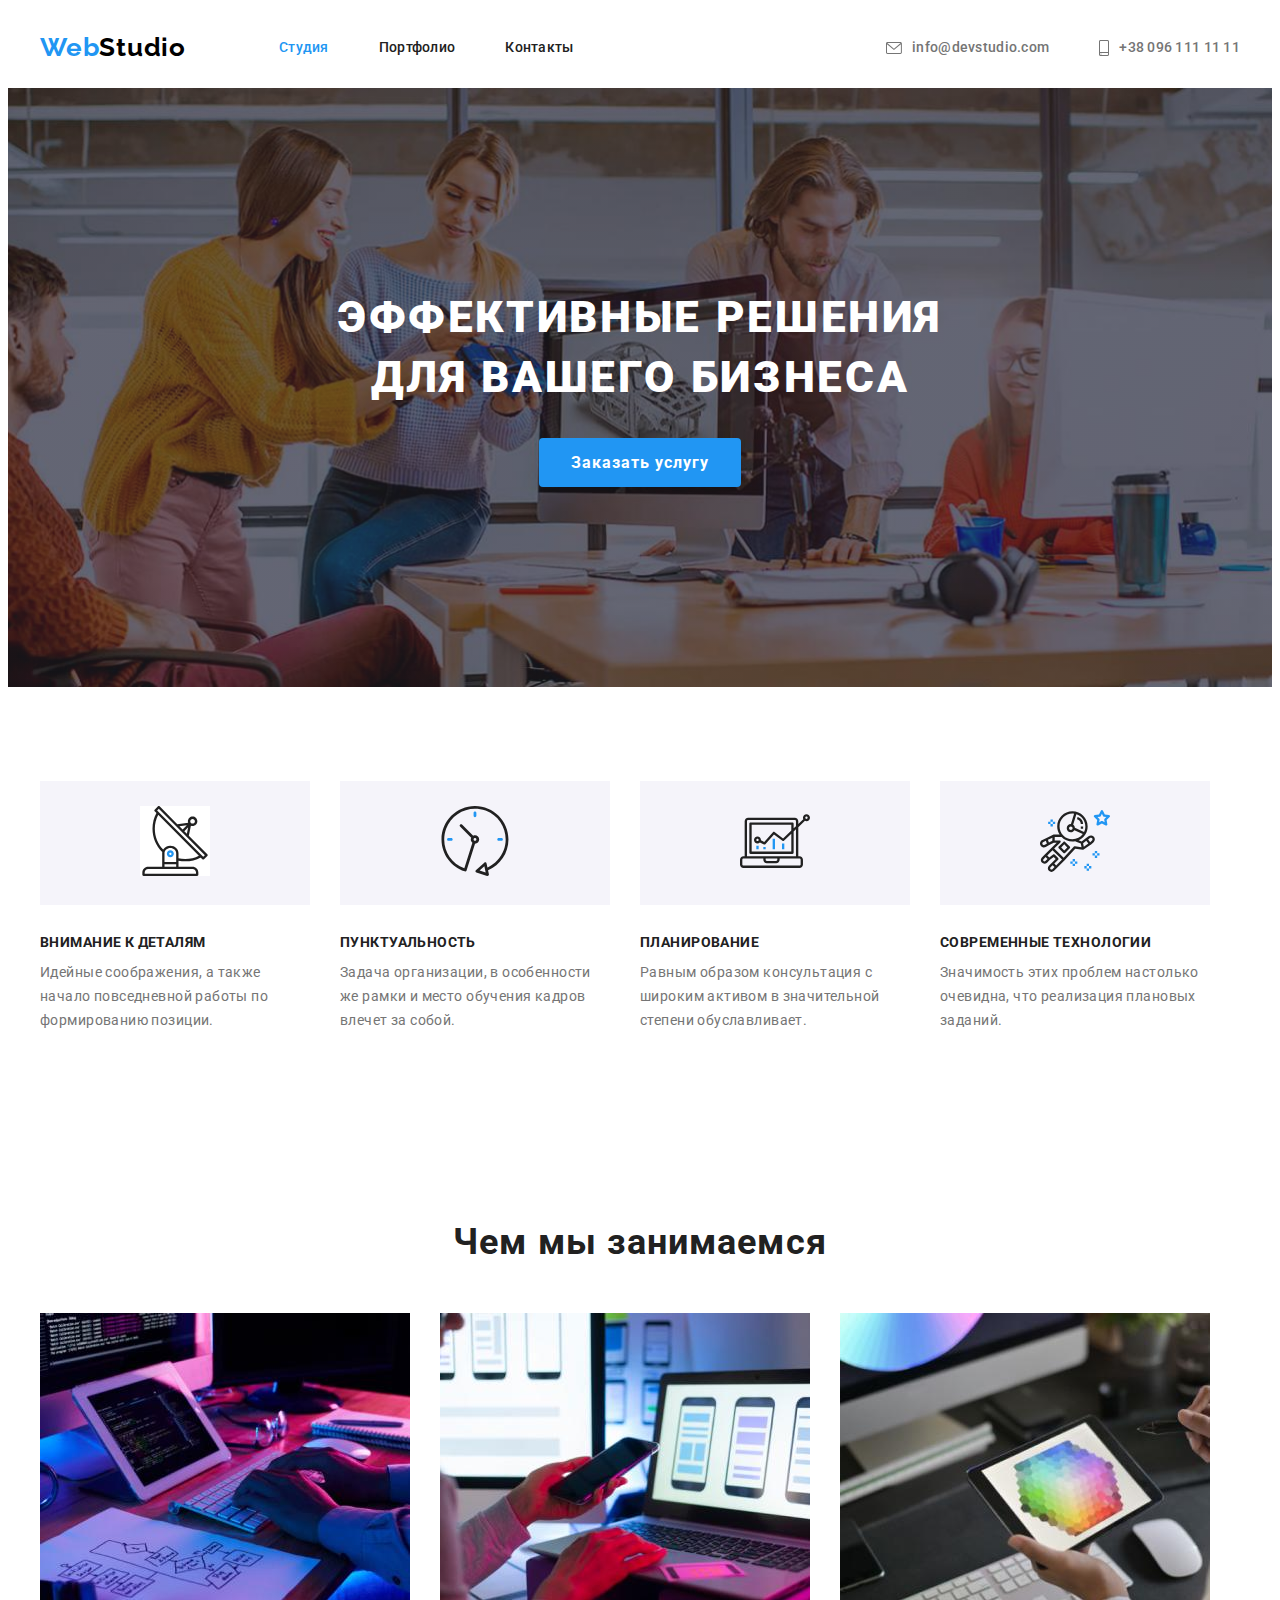
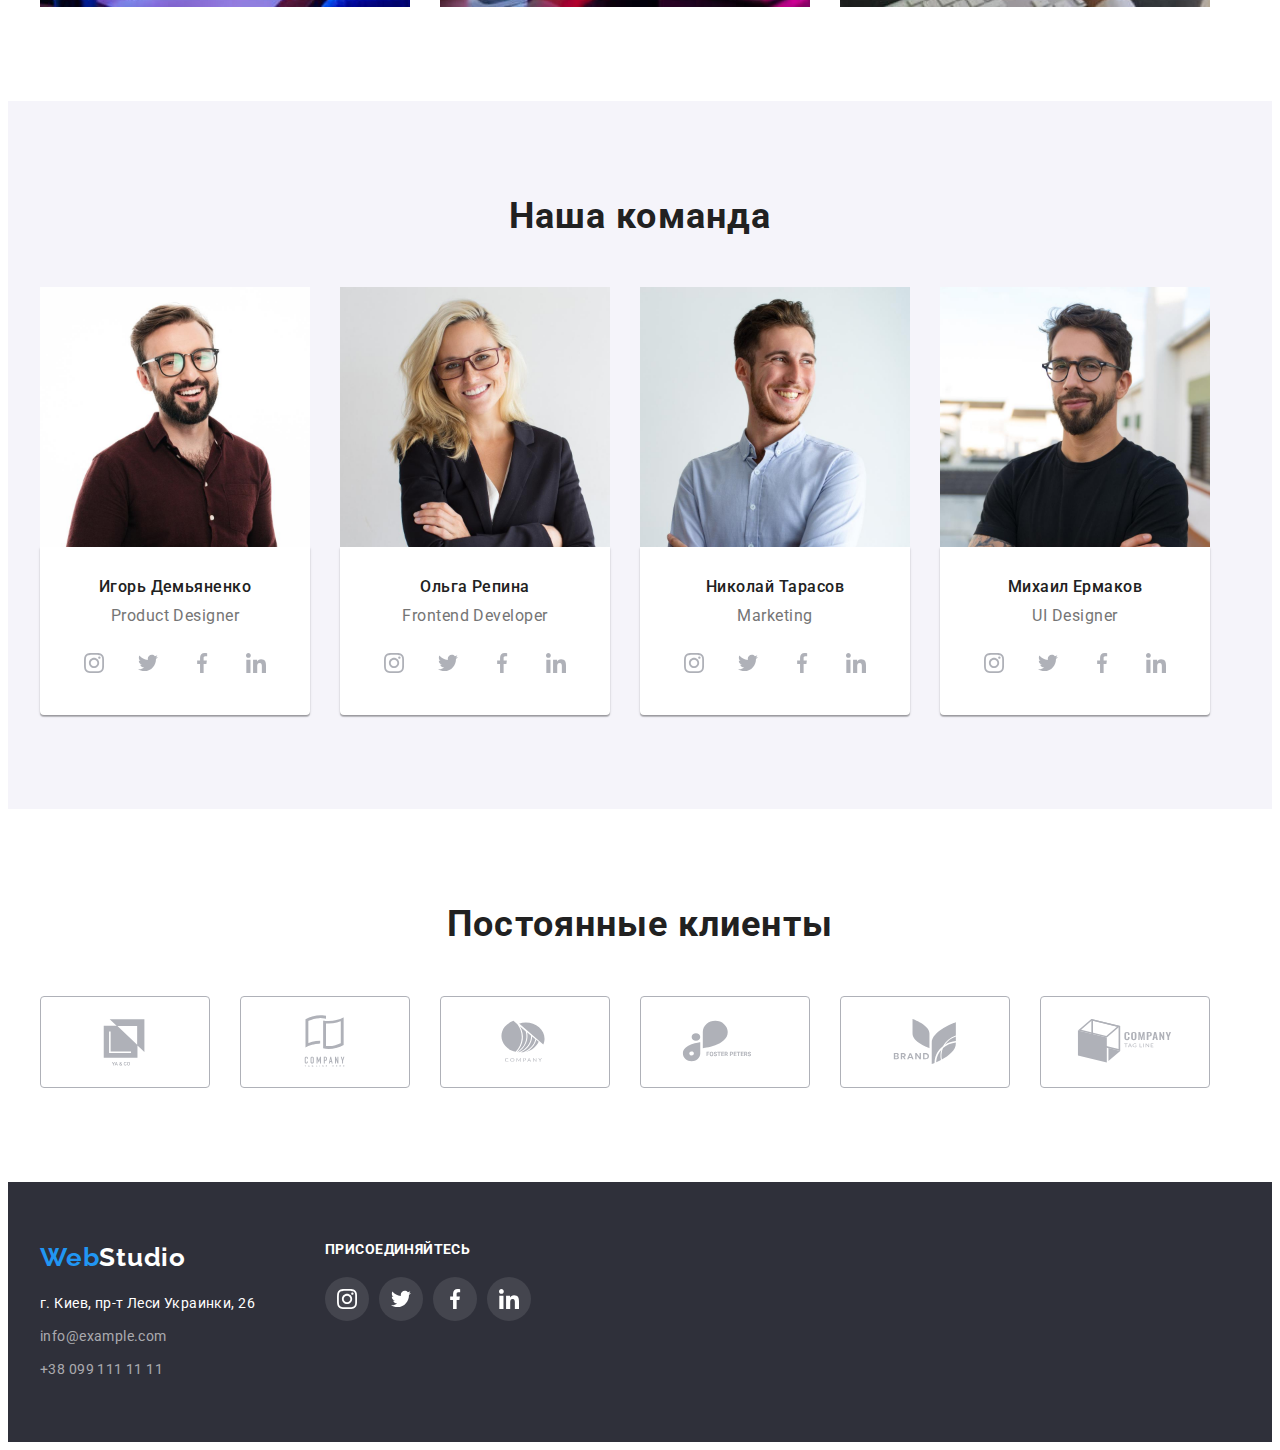
==== commit a885718e: "Ready" ====
--- a/index.html
+++ b/index.html
@@ -36,22 +36,18 @@
           </ul>
         </nav>
         <ul class="list adress-list">
-          <li class="adress-item">
-            <a class="adress-link link" href="mailto:info@devstudio.com">
-              <svg class="adress-icon" width="16px" height="12px">
-                <use href="./images/icons.svg#icon-envelope"></use></svg
-              >info@devstudio.com</a
-            >
-          </li>
-          <li class="adress-item">
-            <a class="adress-link link" href="tel:+380961111111">
-              <svg class="adress-icon" width="10px" height="16px">
-                <use href="./images/icons.svg#icon-smartphone"></use></svg
-              >+38 096 111 11 11</a
-            >
-          </li>
-        </ul>
-      </div>
+            <li class="adress-item">
+              <a class="adress-link link" href="mailto:info@devstudio.com">
+                <svg class="adress-icon" width="16" height="12">
+                  <use href="./images/icons.svg#icon-envelope"></use></svg>info@devstudio.com</a>
+            </li>
+            <li class="adress-item">
+              <a class="adress-link link" href="tel:+380961111111">
+                <svg class="adress-icon" width="10" height="16">
+                  <use href="./images/icons.svg#icon-smartphone"></use></svg>+38 096 111 11 11</a>
+            </li>
+          </ul>
+        </div>
     </header>
     <main>
       <section class="hero">
@@ -297,34 +293,42 @@
           <h2 class="works-title">Постоянные клиенты</h2>
           <ul class="list client-list">
             <li class="client-item">
+              <a href="" class="client-link">
               <svg class="client-icon" width="106" height="60">
                 <use href="./images/icons.svg#icon-Logo1"></use>
               </svg>
-            </li>
-            <li class="client-item">
-              <svg class="client-icon" width="106" height="60">
+            </a>
+            </li>
+            <li class="client-item">
+              <a href="" class="client-link">
+                <svg class="client-icon" width="106" height="60">
                 <use href="./images/icons.svg#icon-Logo2"></use>
               </svg>
-            </li>
-            <li class="client-item">
-              <svg class="client-icon" width="106" height="60">
+            </a>
+            </li>
+            <li class="client-item">
+              <a href="" class="client-link"><svg class="client-icon" width="106" height="60">
                 <use href="./images/icons.svg#icon-Logo3"></use>
               </svg>
-            </li>
-            <li class="client-item">
-              <svg class="client-icon" width="106" height="60">
+            </a>
+            </li>
+            <li class="client-item">
+              <a href="" class="client-link"><svg class="client-icon" width="106" height="60">
                 <use href="./images/icons.svg#icon-Logo4"></use>
               </svg>
-            </li>
-            <li class="client-item">
-              <svg class="client-icon" width="106" height="60">
+            </a>
+            </li>
+            <li class="client-item">
+              <a href="" class="client-link"><svg class="client-icon" width="106" height="60">
                 <use href="./images/icons.svg#icon-Logo5"></use>
               </svg>
-            </li>
-            <li class="client-item">
-              <svg class="client-icon" width="106" height="60">
+            </a>
+            </li>
+            <li class="client-item">
+              <a href="" class="client-link"><svg class="client-icon" width="106" height="60">
                 <use href="./images/icons.svg#icon-Logo6"></use>
               </svg>
+            </a>
             </li>
           </ul>
         </div>
@@ -332,10 +336,9 @@
     </main>
     <footer class="footer-hero">
       <div class="container footer-container">
-        <a class="logo footer-logo" href="./index.html" lang="en"
-          ><span class="logo-first">Web</span><span class="logo-third">Studio</span></a
-        >
-        <address class="address">
+        <div class="address-container">
+          <a class="logo footer-logo" href="./index.html" lang="en"><span class="logo-first">Web</span><span class="logo-third">Studio</span></a>
+          <address class="address">
           <ul class="footer-adress list">
             <li class="footer-item">
               <a
@@ -356,7 +359,8 @@
             </li>
           </ul>
         </address>
-        <div>
+      </div>
+      <div class="join-container">
           <p class="connect-text">присоединяйтесь</p>
           <ul class="list connect-list">
             <li class="connect-item">
--- a/css/styles.css
+++ b/css/styles.css
@@ -97,6 +97,8 @@
 .filter-button:focus {
   color: var(--white-color);
   background-color: var(--accent-color);
+  box-shadow: 0px 3px 1px rgba(0, 0, 0, 0.1), 0px 1px 2px rgba(0, 0, 0, 0.08), 0px 2px 2px rgba(0, 0, 0, 0.12);
+  border-radius: 4px;
 }
 
 /* ----------------------heder------------------- */
@@ -163,9 +165,12 @@
   line-height: 1.14;
   letter-spacing: 0.02em;
   color: var(--primary-text-color);
+  display: flex;
+  align-items: center;
 }
 
 .adress-icon {
+  fill: var(--primary-text-color);
   margin-right: 10px;
 }
 
@@ -176,6 +181,11 @@
 .adress-link:focus,
 .adress-link:hover {
   color: var(--accent-color);
+}
+
+.adress-link:hover .adress-icon,
+.adress-link:focus .adress-icon {
+  fill: var(--accent-color);
 }
 
 .adress-list {
@@ -369,16 +379,38 @@
   display: flex;
 }
 
-.client-item {
-  padding: 16px 32px;
-  border: 1px solid #afb1b8;
+.client-item:not(:last-child) {
+  margin-right: 30px;
+}
+
+.client-link {
+  width: 170px;
+  height: 92px;
+  border: 1px solid #AFB1B8;
   box-sizing: border-box;
   border-radius: 4px;
-}
-
-.client-item:not(:last-child) {
-  margin-right: 30px;
-}
+  display: block;
+  display: flex;
+  align-items: center;
+  justify-content: center;
+  
+}
+
+.client-icon {
+  fill: #AFB1B8;
+}
+
+
+.client-link:hover, .client-link:focus {
+  border: 1px solid #2196F3;
+}
+
+.client-link:hover .client-icon,
+.client-link:focus .client-icon {
+  fill: var(--accent-color);
+}
+
+
 
 /*-------------------projects------------------*/
 .section {
@@ -421,6 +453,15 @@
   margin-bottom: 30px;
 }
 
+.projects-item:hover,
+.projects-item:focus {
+  background: #FFFFFF;
+  border: 1px solid #EEEEEE;
+  box-sizing: border-box;
+  box-shadow: 0px 1px 1px rgba(0, 0, 0, 0.12), 0px 4px 4px rgba(0, 0, 0, 0.06), 1px 4px 6px rgba(0, 0, 0, 0.16);
+}
+
+
 .projects-container {
   padding-top: 20px;
   padding-left: 24px;
@@ -445,6 +486,14 @@
 }
 /*------------------footer------------------*/
 
+.footer-container {
+  display: flex;
+}
+
+.address-container {
+  margin-right: 70px;
+}
+
 .footer-hero {
   padding-top: 60px;
   padding-bottom: 60px;
@@ -494,6 +543,7 @@
   letter-spacing: 0.03em;
   text-transform: uppercase;
   color: var(--white-color);
+  margin-bottom: 20px;
 }
 
 .connect-list {
@@ -517,7 +567,7 @@
 .connect-link {
   width: 100%;
   height: 100%;
-  background-color: var(--primary-text-color);
+  background-color: rgba(255, 255, 255, 0.1);
   border-radius: 50%;
   display: block;
   display: flex;
